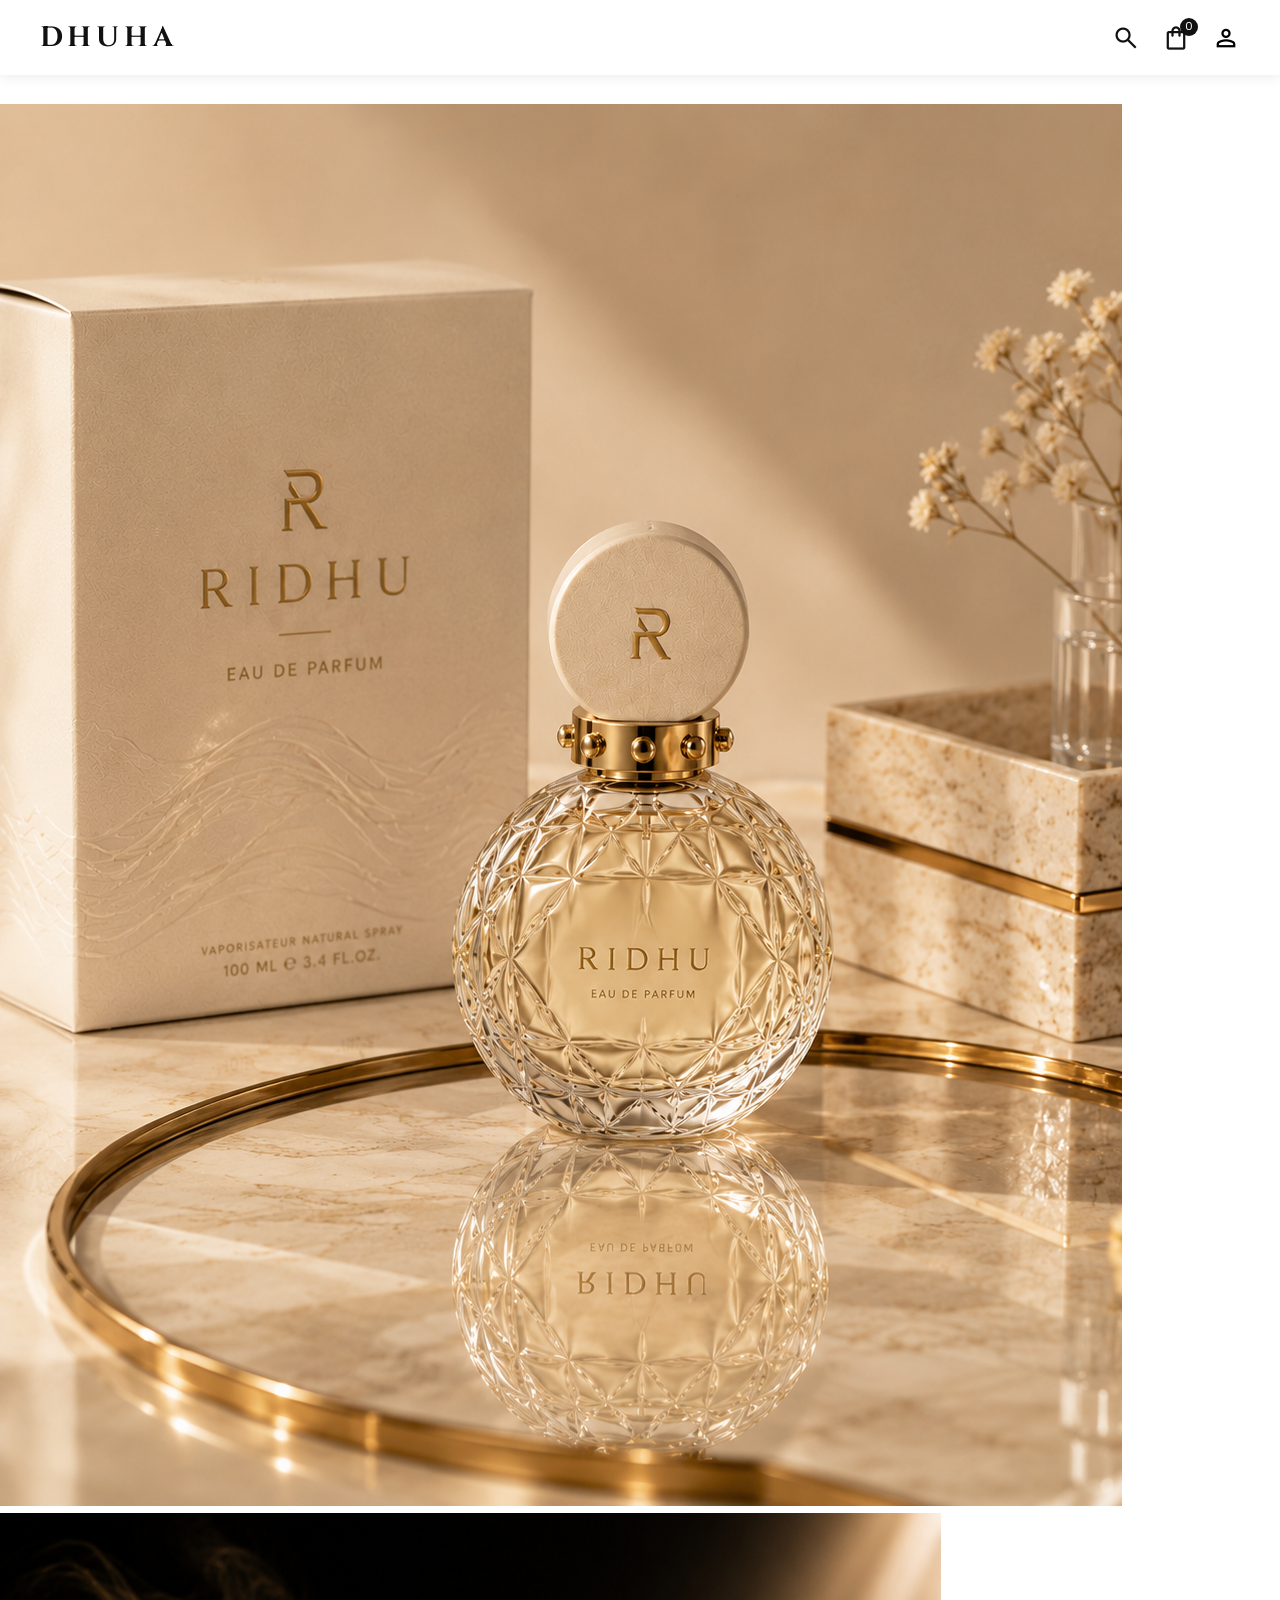
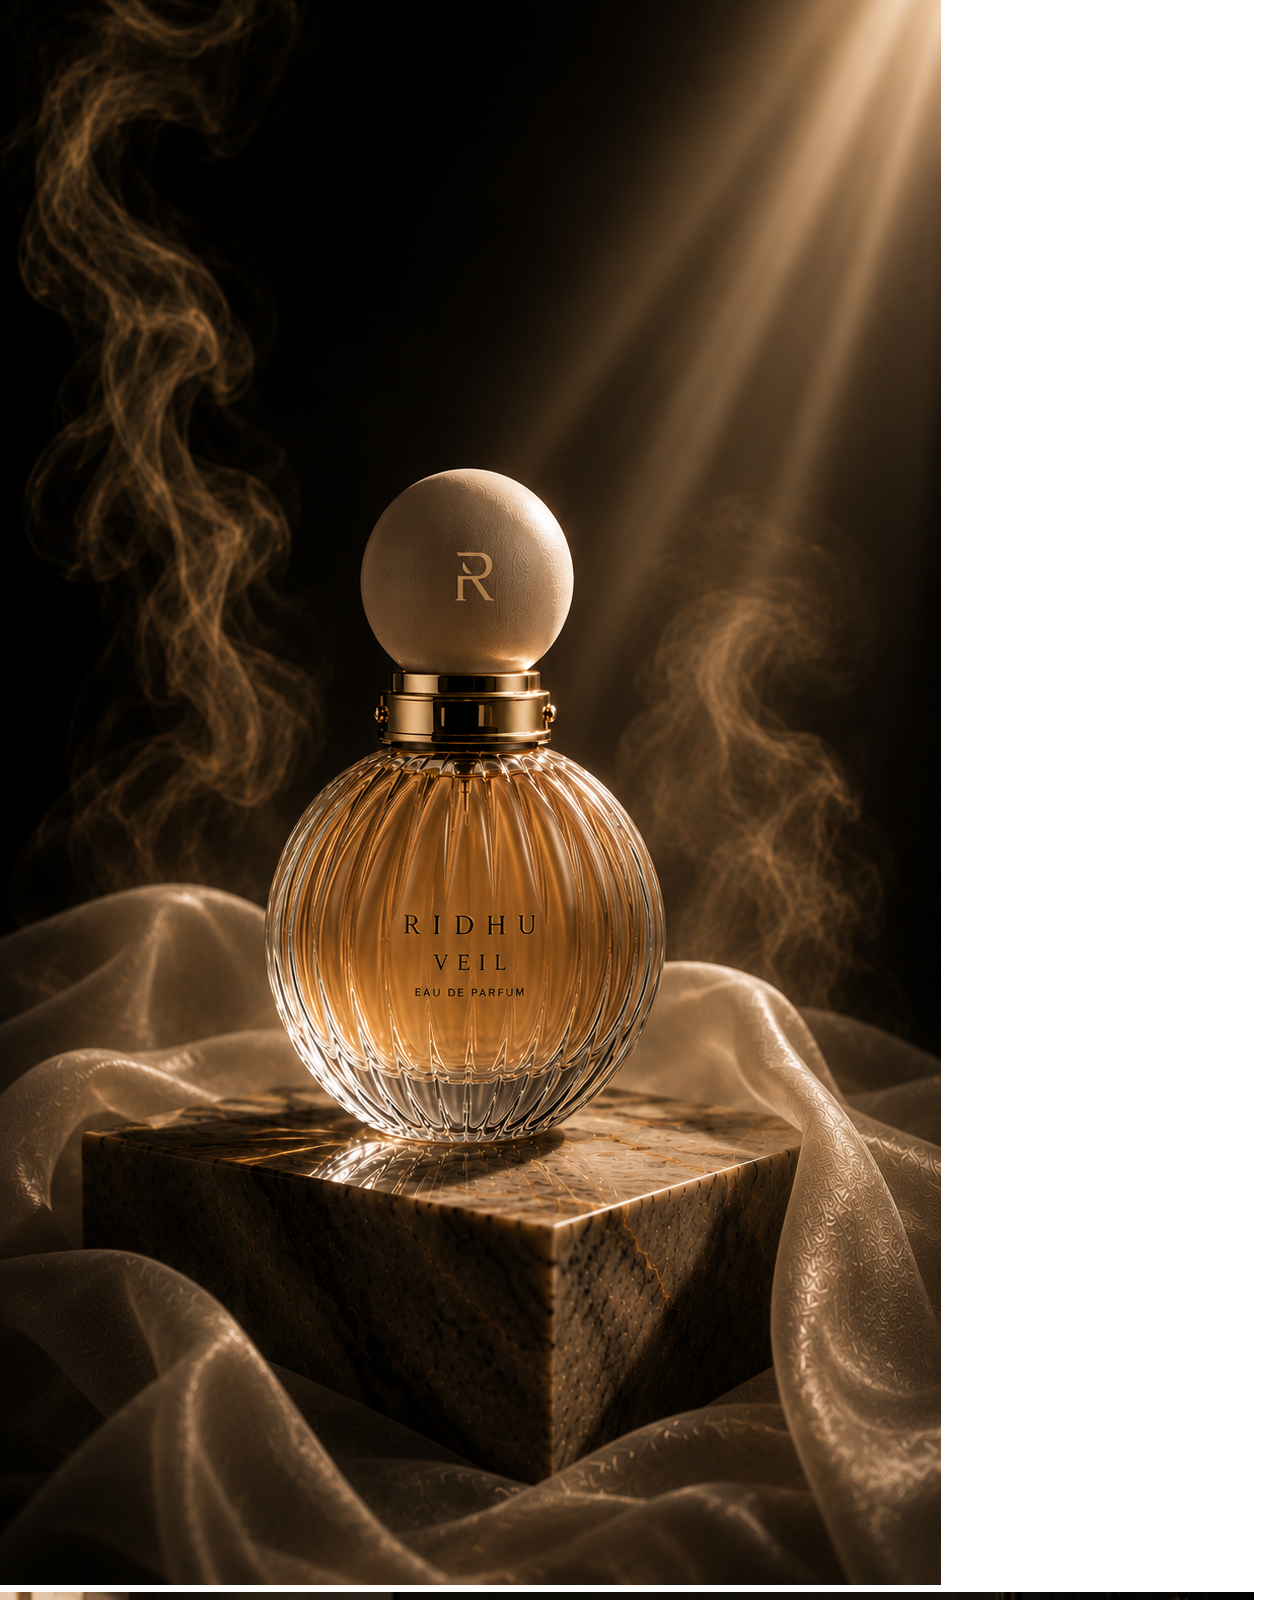
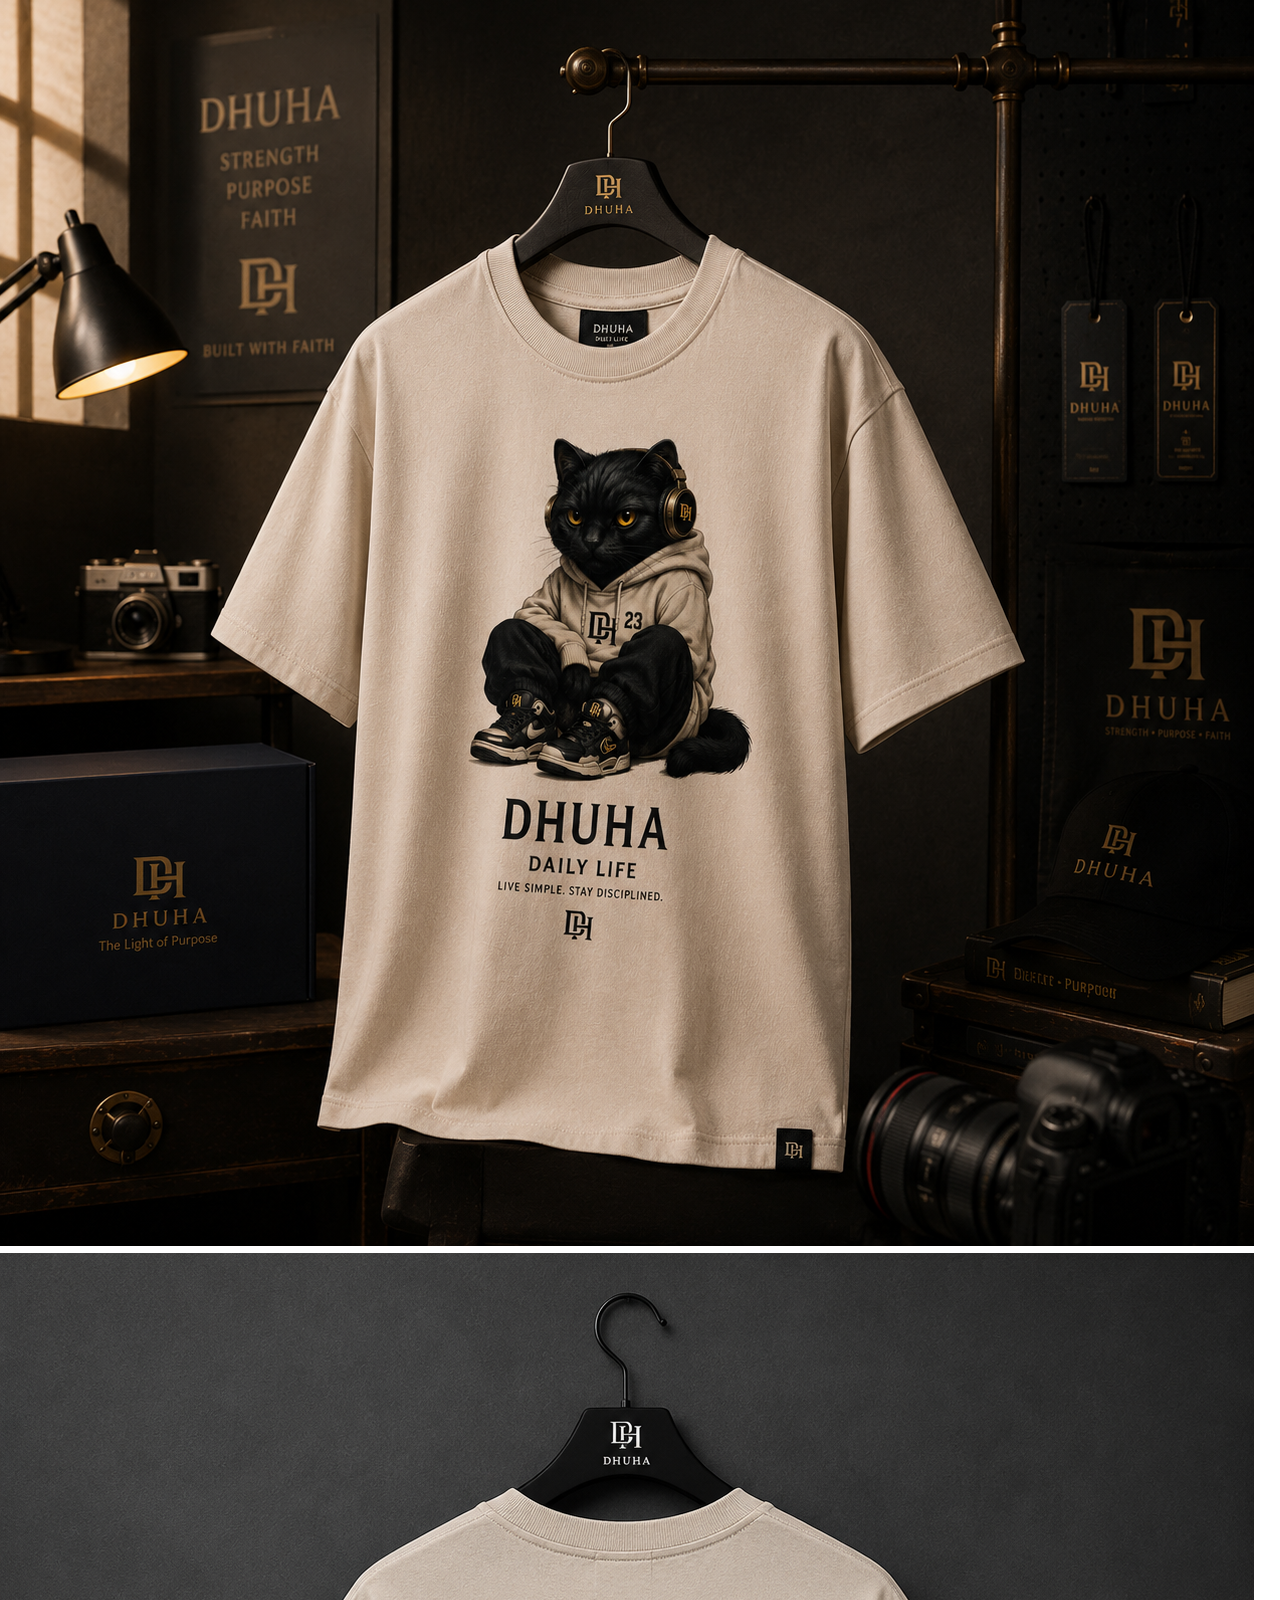
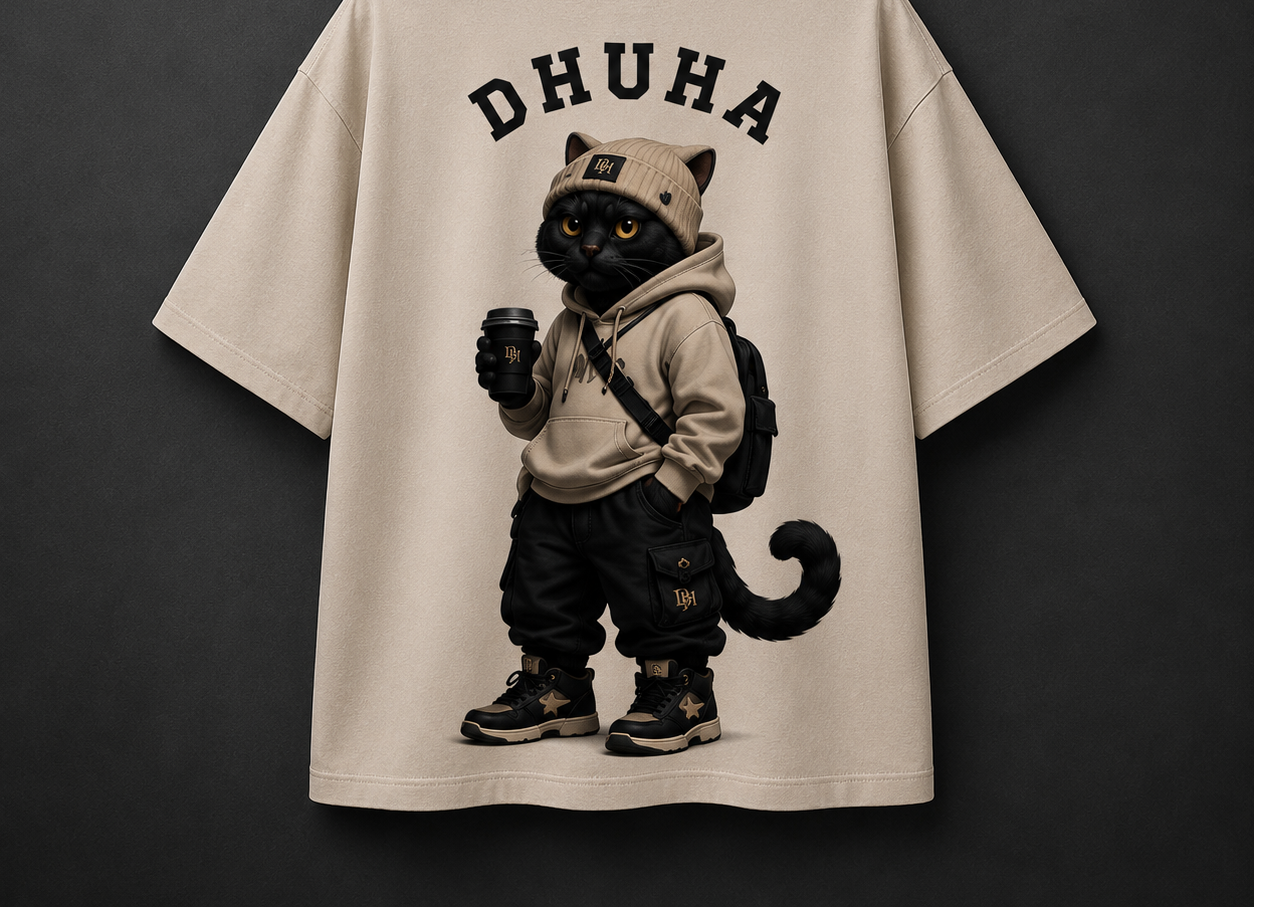
==== index.html @ a2cca95b "Update index.html" ====
<!DOCTYPE html>
<html lang="id">
<head>
    <meta charset="UTF-8">
    <meta name="viewport" content="width=device-width, initial-scale=1.0">

    <title>DHUHA Official</title>

    <link rel="preconnect" href="https://fonts.googleapis.com">
    <link rel="preconnect" href="https://fonts.gstatic.com" crossorigin>

    <link href="https://fonts.googleapis.com/css2?family=Cinzel:wght@700&family=Poppins:wght@300;400;500;600&display=swap" rel="stylesheet">

    <link href="https://fonts.googleapis.com/css2?family=Material+Symbols+Outlined" rel="stylesheet">

    <link rel="stylesheet" href="assets/css/style.css">
</head>

<body>

<header>

    <div class="logo">
        DHUHA
    </div>

    <div class="header-right">

        <a href="#" class="icon">
            <span class="material-symbols-outlined">search</span>
        </a>

        <a href="cart.html" class="icon cart-icon">
            <span class="material-symbols-outlined">shopping_bag</span>
            <span class="cart-count">0</span>
        </a>

        <div class="profile-menu">

            <button class="profile-btn">

                <span class="material-symbols-outlined">
                    person
                </span>

            </button>

            <div class="dropdown">

                <a href="login.html">Masuk</a>

                <a href="register.html">Daftar</a>

            </div>

        </div>

    </div>

</header>

<section class="new-collection">

    <div class="section-title">
        <h2>NEW COLLECTION</h2>
    </div>

    <div class="slider-container">

        <div class="slider-track">

            <div class="slide-card">
                <img src="assets/images/product1.png">
            </div>

            <div class="slide-card">
                <img src="assets/images/product2.png">
            </div>

            <div class="slide-card">
                <img src="assets/images/product3.png">
            </div>

            <div class="slide-card">
                <img src="assets/images/product4.png">
            </div>

        </div>

    </div>

</section>

    
</body>
</html>
---- assets/css/style.css ----
*{
    margin:0;
    padding:0;
    box-sizing:border-box;
}

body{
    font-family:'Poppins',sans-serif;
    background:#fff;
    color:#111;
}

header{
    position:fixed;
    top:0;
    left:0;
    width:100%;
    height:75px;
    padding:0 40px;
    background:#fff;
    display:flex;
    justify-content:space-between;
    align-items:center;
    box-shadow:0 2px 12px rgba(0,0,0,.08);
    z-index:999;
}

.logo{
    font-family:'Cinzel',serif;
    font-size:28px;
    font-weight:700;
    letter-spacing:5px;
}

.header-right{
    display:flex;
    align-items:center;
    gap:22px;
}

.icon{
    color:#111;
    text-decoration:none;
    display:flex;
    align-items:center;
    justify-content:center;
}

.material-symbols-outlined{
    font-size:28px;
    transition:.3s;
}

.material-symbols-outlined:hover{
    color:#b08d57;
}

.hero{
    margin-top:75px;
    height:90vh;
    background:url("../images/banner.png") center center/cover no-repeat;
    display:flex;
    align-items:center;
    justify-content:center;
    position:relative;
    text-align:center;
}

.hero::before{
    content:"";
    position:absolute;
    inset:0;
    background:rgba(0,0,0,.45);
}

.hero-content{
    position:relative;
    z-index:2;
    color:#fff;
}

.hero h1{
    font-family:'Cinzel',serif;
    font-size:60px;
    margin-bottom:20px;
    letter-spacing:3px;
}

.hero p{
    font-size:18px;
    margin-bottom:35px;
}

.btn{
    display:inline-block;
    padding:15px 45px;
    background:#fff;
    color:#111;
    text-decoration:none;
    border-radius:40px;
    font-weight:600;
    transition:.3s;
}

.btn:hover{
    background:#111;
    color:#fff;
}
.profile-menu{
    position:relative;
}

.profile-btn{
    background:none;
    border:none;
    cursor:pointer;
    display:flex;
    align-items:center;
}

.dropdown{
    position:absolute;
    right:0;
    top:55px;
    width:180px;
    background:#fff;
    border-radius:12px;
    box-shadow:0 10px 25px rgba(0,0,0,.12);
    display:none;
    overflow:hidden;
}

.dropdown a{
    display:block;
    padding:14px 18px;
    text-decoration:none;
    color:#111;
    font-size:15px;
}

.dropdown a:hover{
    background:#f5f5f5;
}

.profile-menu:hover .dropdown{
    display:block;
}

.cart-icon{
    position:relative;
}

.cart-count{
    position:absolute;
    top:-6px;
    right:-8px;
    width:18px;
    height:18px;
    border-radius:50%;
    background:#111;
    color:#fff;
    font-size:11px;
    display:flex;
    justify-content:center;
    align-items:center;
}
.hero{

    position:relative;

    margin-top:75px;

    width:100%;

    height:92vh;

    background-image:url("../images/banner.png");

    background-position:center;

    background-size:cover;

    background-repeat:no-repeat;

    display:flex;

    justify-content:center;

    align-items:center;

}

.overlay{

    position:absolute;

    inset:0;

    background:rgba(0,0,0,.45);

}

.hero-content{

    position:relative;

    z-index:10;

    color:white;

    text-align:center;

    width:90%;

    max-width:700px;

}

.hero-content h1{

    font-size:68px;

    font-family:'Cinzel',serif;

    letter-spacing:5px;

    margin-bottom:18px;

}

.hero-content p{

    font-size:18px;

    margin-bottom:35px;

    opacity:.9;

}

.btn{

    display:inline-block;

    padding:16px 45px;

    background:white;

    color:black;

    text-decoration:none;

    border-radius:50px;

    font-weight:600;

    transition:.3s;

}

.btn:hover{

    background:black;

    color:white;

}
@media(max-width:768px){

header{

padding:0 20px;

height:65px;

}

.logo{

font-size:22px;

letter-spacing:3px;

}

.material-symbols-outlined{

font-size:24px;

}

.hero{

margin-top:65px;

height:80vh;

}

.hero-content h1{

font-size:38px;

}

.hero-content p{

font-size:15px;

}

.btn{

padding:13px 32px;

}

    }
.collection{

    padding:90px 8%;

    background:#fff;

}

.section-title{

    text-align:center;

    margin-bottom:50px;

}

.section-title h2{

    font-family:'Cinzel',serif;

    font-size:40px;

    letter-spacing:4px;

    margin-bottom:10px;

}

.section-title p{

    color:#777;

}

.product-grid{

    display:grid;

    grid-template-columns:repeat(auto-fit,minmax(260px,1fr));

    gap:30px;

}

.product-card{

    background:#fff;

    border-radius:18px;

    overflow:hidden;

    transition:.3s;

    cursor:pointer;

}

.product-card:hover{

    transform:translateY(-8px);

}

.product-card img{

    width:100%;

    aspect-ratio:1/1;

    object-fit:cover;

}

.product-info{

    padding:18px;

}

.product-name{

    font-size:18px;

    font-weight:600;

}

.product-price{

    margin-top:8px;

    color:#b08d57;

    font-weight:700;

}
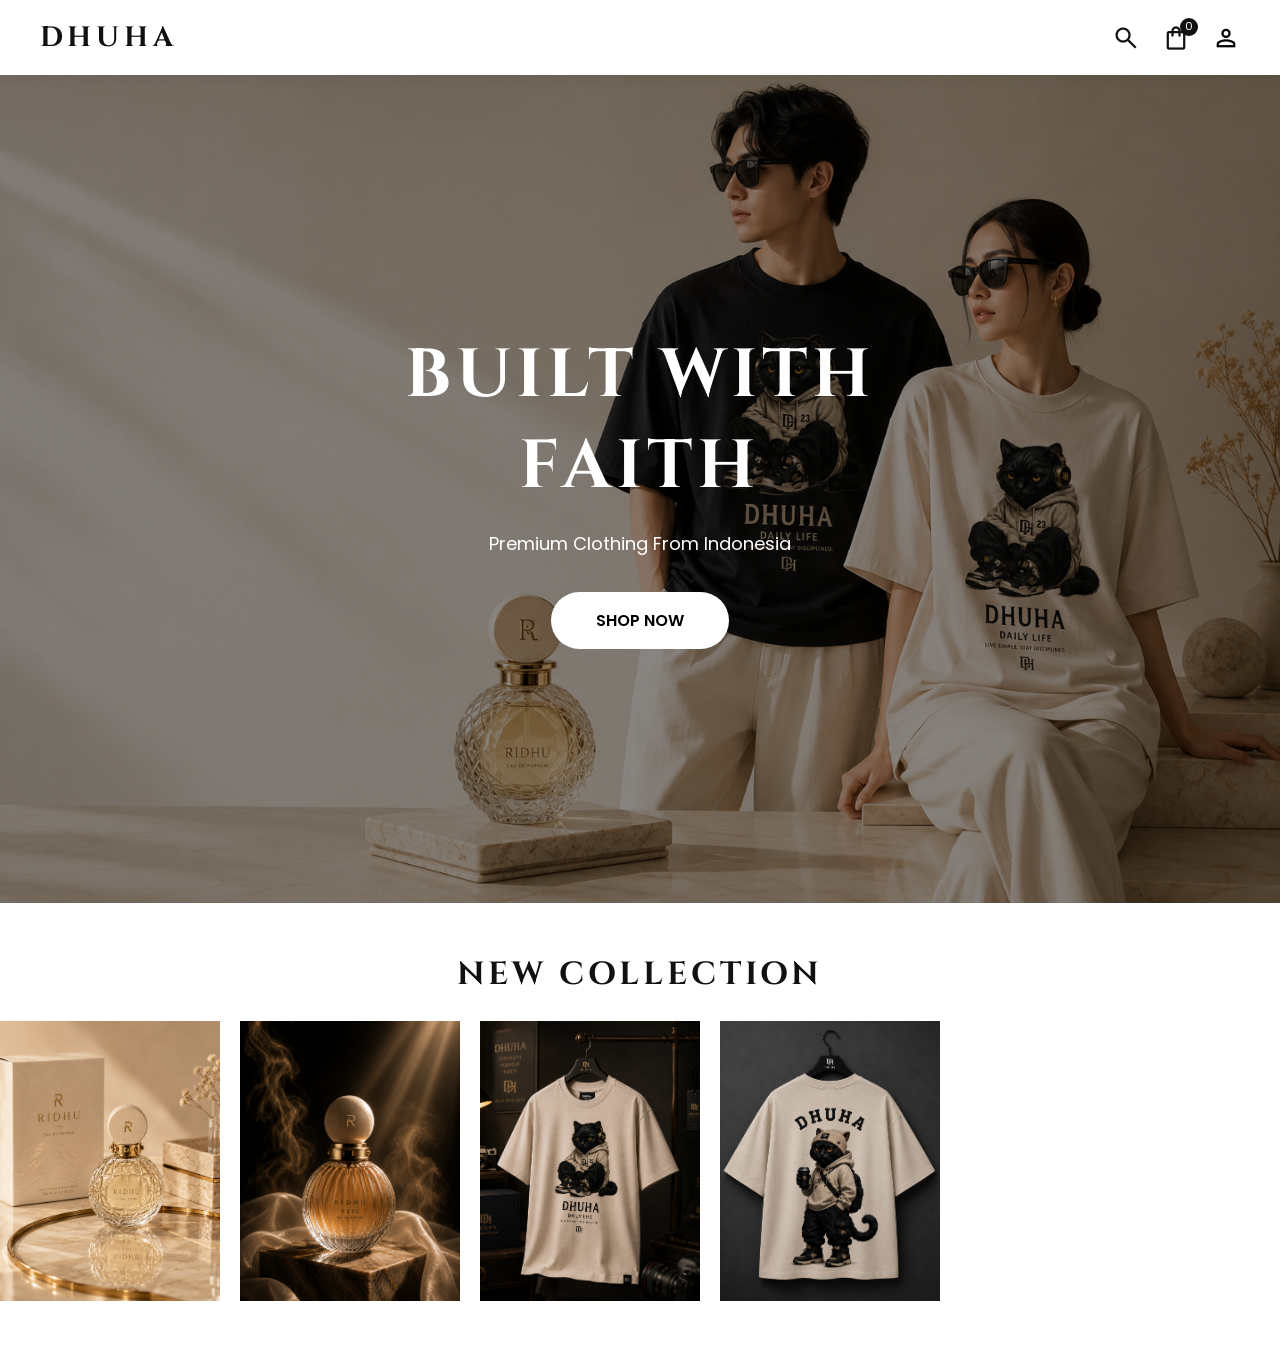
==== commit b3e75372: "Update index.html" ====
--- a/index.html
+++ b/index.html
@@ -1,22 +1,35 @@
 <!DOCTYPE html>
 <html lang="id">
+
 <head>
+
     <meta charset="UTF-8">
     <meta name="viewport" content="width=device-width, initial-scale=1.0">
 
     <title>DHUHA Official</title>
 
+
+    <!-- Font -->
     <link rel="preconnect" href="https://fonts.googleapis.com">
     <link rel="preconnect" href="https://fonts.gstatic.com" crossorigin>
 
     <link href="https://fonts.googleapis.com/css2?family=Cinzel:wght@700&family=Poppins:wght@300;400;500;600&display=swap" rel="stylesheet">
 
+
+    <!-- Icon -->
     <link href="https://fonts.googleapis.com/css2?family=Material+Symbols+Outlined" rel="stylesheet">
 
+
+    <!-- CSS -->
     <link rel="stylesheet" href="assets/css/style.css">
+
 </head>
 
+
 <body>
+
+
+<!-- HEADER -->
 
 <header>
 
@@ -24,16 +37,29 @@
         DHUHA
     </div>
 
+
     <div class="header-right">
 
+
         <a href="#" class="icon">
-            <span class="material-symbols-outlined">search</span>
+            <span class="material-symbols-outlined">
+                search
+            </span>
         </a>
 
+
         <a href="cart.html" class="icon cart-icon">
-            <span class="material-symbols-outlined">shopping_bag</span>
-            <span class="cart-count">0</span>
+
+            <span class="material-symbols-outlined">
+                shopping_bag
+            </span>
+
+            <span class="cart-count">
+                0
+            </span>
+
         </a>
+
 
         <div class="profile-menu">
 
@@ -45,52 +71,113 @@
 
             </button>
 
+
             <div class="dropdown">
 
-                <a href="login.html">Masuk</a>
+                <a href="login.html">
+                    Masuk
+                </a>
 
-                <a href="register.html">Daftar</a>
+                <a href="register.html">
+                    Daftar
+                </a>
 
             </div>
 
         </div>
 
+
     </div>
+
 
 </header>
 
+
+
+
+<!-- HERO BANNER -->
+
+<section class="hero">
+
+
+    <div class="hero-content">
+
+
+        <h1>
+            BUILT WITH FAITH
+        </h1>
+
+
+        <p>
+            Premium Clothing From Indonesia
+        </p>
+
+
+        <a href="shop.html" class="btn">
+            SHOP NOW
+        </a>
+
+
+    </div>
+
+
+</section>
+
+
+
+
+
+<!-- NEW COLLECTION -->
+
 <section class="new-collection">
 
+
     <div class="section-title">
-        <h2>NEW COLLECTION</h2>
+
+        <h2>
+            NEW COLLECTION
+        </h2>
+
     </div>
+
+
 
     <div class="slider-container">
 
+
         <div class="slider-track">
+
 
             <div class="slide-card">
                 <img src="assets/images/product1.png">
             </div>
 
+
             <div class="slide-card">
                 <img src="assets/images/product2.png">
             </div>
+
 
             <div class="slide-card">
                 <img src="assets/images/product3.png">
             </div>
 
+
             <div class="slide-card">
                 <img src="assets/images/product4.png">
             </div>
 
+
         </div>
+
 
     </div>
 
+
 </section>
 
-    
+
+
 </body>
+
 </html>
--- a/assets/css/style.css
+++ b/assets/css/style.css
@@ -9,6 +9,8 @@
     background:#fff;
     color:#111;
 }
+
+/* HEADER */
 
 header{
     position:fixed;
@@ -43,7 +45,6 @@
     text-decoration:none;
     display:flex;
     align-items:center;
-    justify-content:center;
 }
 
 .material-symbols-outlined{
@@ -55,57 +56,9 @@
     color:#b08d57;
 }
 
-.hero{
-    margin-top:75px;
-    height:90vh;
-    background:url("../images/banner.png") center center/cover no-repeat;
-    display:flex;
-    align-items:center;
-    justify-content:center;
-    position:relative;
-    text-align:center;
-}
-
-.hero::before{
-    content:"";
-    position:absolute;
-    inset:0;
-    background:rgba(0,0,0,.45);
-}
-
-.hero-content{
-    position:relative;
-    z-index:2;
-    color:#fff;
-}
-
-.hero h1{
-    font-family:'Cinzel',serif;
-    font-size:60px;
-    margin-bottom:20px;
-    letter-spacing:3px;
-}
-
-.hero p{
-    font-size:18px;
-    margin-bottom:35px;
-}
-
-.btn{
-    display:inline-block;
-    padding:15px 45px;
-    background:#fff;
-    color:#111;
-    text-decoration:none;
-    border-radius:40px;
-    font-weight:600;
-    transition:.3s;
-}
-
-.btn:hover{
-    background:#111;
-    color:#fff;
-}
+
+/* PROFILE */
+
 .profile-menu{
     position:relative;
 }
@@ -115,7 +68,6 @@
     border:none;
     cursor:pointer;
     display:flex;
-    align-items:center;
 }
 
 .dropdown{
@@ -135,7 +87,6 @@
     padding:14px 18px;
     text-decoration:none;
     color:#111;
-    font-size:15px;
 }
 
 .dropdown a:hover{
@@ -145,6 +96,9 @@
 .profile-menu:hover .dropdown{
     display:block;
 }
+
+
+/* CART */
 
 .cart-icon{
     position:relative;
@@ -158,258 +112,166 @@
     height:18px;
     border-radius:50%;
     background:#111;
-    color:#fff;
+    color:white;
     font-size:11px;
     display:flex;
     justify-content:center;
     align-items:center;
 }
+
+
+/* HERO BANNER */
+
 .hero{
-
-    position:relative;
-
     margin-top:75px;
-
+    height:92vh;
     width:100%;
-
-    height:92vh;
-
-    background-image:url("../images/banner.png");
-
-    background-position:center;
-
-    background-size:cover;
-
-    background-repeat:no-repeat;
-
-    display:flex;
-
+    background:url("../images/banner.png") center/cover no-repeat;
+    display:flex;
     justify-content:center;
-
-    align-items:center;
-
-}
-
-.overlay{
-
+    align-items:center;
+    position:relative;
+    text-align:center;
+}
+
+.hero::before{
+    content:"";
     position:absolute;
-
     inset:0;
-
     background:rgba(0,0,0,.45);
-
 }
 
 .hero-content{
-
-    position:relative;
-
-    z-index:10;
-
+    position:relative;
+    z-index:2;
     color:white;
-
+    width:90%;
+    max-width:700px;
+}
+
+.hero-content h1{
+    font-family:'Cinzel',serif;
+    font-size:68px;
+    letter-spacing:5px;
+    margin-bottom:18px;
+}
+
+.hero-content p{
+    font-size:18px;
+    margin-bottom:35px;
+}
+
+.btn{
+    display:inline-block;
+    padding:16px 45px;
+    background:white;
+    color:black;
+    text-decoration:none;
+    border-radius:50px;
+    font-weight:600;
+    transition:.3s;
+}
+
+.btn:hover{
+    background:black;
+    color:white;
+}
+
+
+/* NEW COLLECTION SLIDER */
+
+.new-collection{
+    padding:50px 0;
+    overflow:hidden;
+}
+
+.section-title{
     text-align:center;
-
-    width:90%;
-
-    max-width:700px;
-
+    margin-bottom:25px;
+}
+
+.section-title h2{
+    font-family:'Cinzel',serif;
+    font-size:32px;
+    letter-spacing:4px;
+}
+
+.slider-container{
+    overflow:hidden;
+}
+
+.slider-track{
+    display:flex;
+    gap:20px;
+    width:max-content;
+    animation:slideRight 20s linear infinite;
+}
+
+.slide-card{
+    width:220px;
+    flex-shrink:0;
+}
+
+.slide-card img{
+    width:100%;
+    height:280px;
+    object-fit:cover;
+}
+
+@keyframes slideRight{
+
+    from{
+        transform:translateX(-50%);
+    }
+
+    to{
+        transform:translateX(0);
+    }
+
+}
+
+
+/* MOBILE */
+
+@media(max-width:768px){
+
+header{
+    padding:0 20px;
+    height:65px;
+}
+
+.logo{
+    font-size:22px;
+    letter-spacing:3px;
+}
+
+.material-symbols-outlined{
+    font-size:24px;
+}
+
+.hero{
+    margin-top:65px;
+    height:80vh;
 }
 
 .hero-content h1{
-
-    font-size:68px;
-
-    font-family:'Cinzel',serif;
-
-    letter-spacing:5px;
-
-    margin-bottom:18px;
-
+    font-size:38px;
 }
 
 .hero-content p{
-
-    font-size:18px;
-
-    margin-bottom:35px;
-
-    opacity:.9;
-
+    font-size:15px;
 }
 
 .btn{
-
-    display:inline-block;
-
-    padding:16px 45px;
-
-    background:white;
-
-    color:black;
-
-    text-decoration:none;
-
-    border-radius:50px;
-
-    font-weight:600;
-
-    transition:.3s;
-
-}
-
-.btn:hover{
-
-    background:black;
-
-    color:white;
-
-}
-@media(max-width:768px){
-
-header{
-
-padding:0 20px;
-
-height:65px;
-
-}
-
-.logo{
-
-font-size:22px;
-
-letter-spacing:3px;
-
-}
-
-.material-symbols-outlined{
-
-font-size:24px;
-
-}
-
-.hero{
-
-margin-top:65px;
-
-height:80vh;
-
-}
-
-.hero-content h1{
-
-font-size:38px;
-
-}
-
-.hero-content p{
-
-font-size:15px;
-
-}
-
-.btn{
-
-padding:13px 32px;
-
-}
-
-    }
-.collection{
-
-    padding:90px 8%;
-
-    background:#fff;
-
-}
-
-.section-title{
-
-    text-align:center;
-
-    margin-bottom:50px;
-
-}
-
-.section-title h2{
-
-    font-family:'Cinzel',serif;
-
-    font-size:40px;
-
-    letter-spacing:4px;
-
-    margin-bottom:10px;
-
-}
-
-.section-title p{
-
-    color:#777;
-
-}
-
-.product-grid{
-
-    display:grid;
-
-    grid-template-columns:repeat(auto-fit,minmax(260px,1fr));
-
-    gap:30px;
-
-}
-
-.product-card{
-
-    background:#fff;
-
-    border-radius:18px;
-
-    overflow:hidden;
-
-    transition:.3s;
-
-    cursor:pointer;
-
-}
-
-.product-card:hover{
-
-    transform:translateY(-8px);
-
-}
-
-.product-card img{
-
-    width:100%;
-
-    aspect-ratio:1/1;
-
-    object-fit:cover;
-
-}
-
-.product-info{
-
-    padding:18px;
-
-}
-
-.product-name{
-
-    font-size:18px;
-
-    font-weight:600;
-
-}
-
-.product-price{
-
-    margin-top:8px;
-
-    color:#b08d57;
-
-    font-weight:700;
-
-}
+    padding:13px 32px;
+}
+
+.slide-card{
+    width:170px;
+}
+
+.slide-card img{
+    height:220px;
+}
+
+}
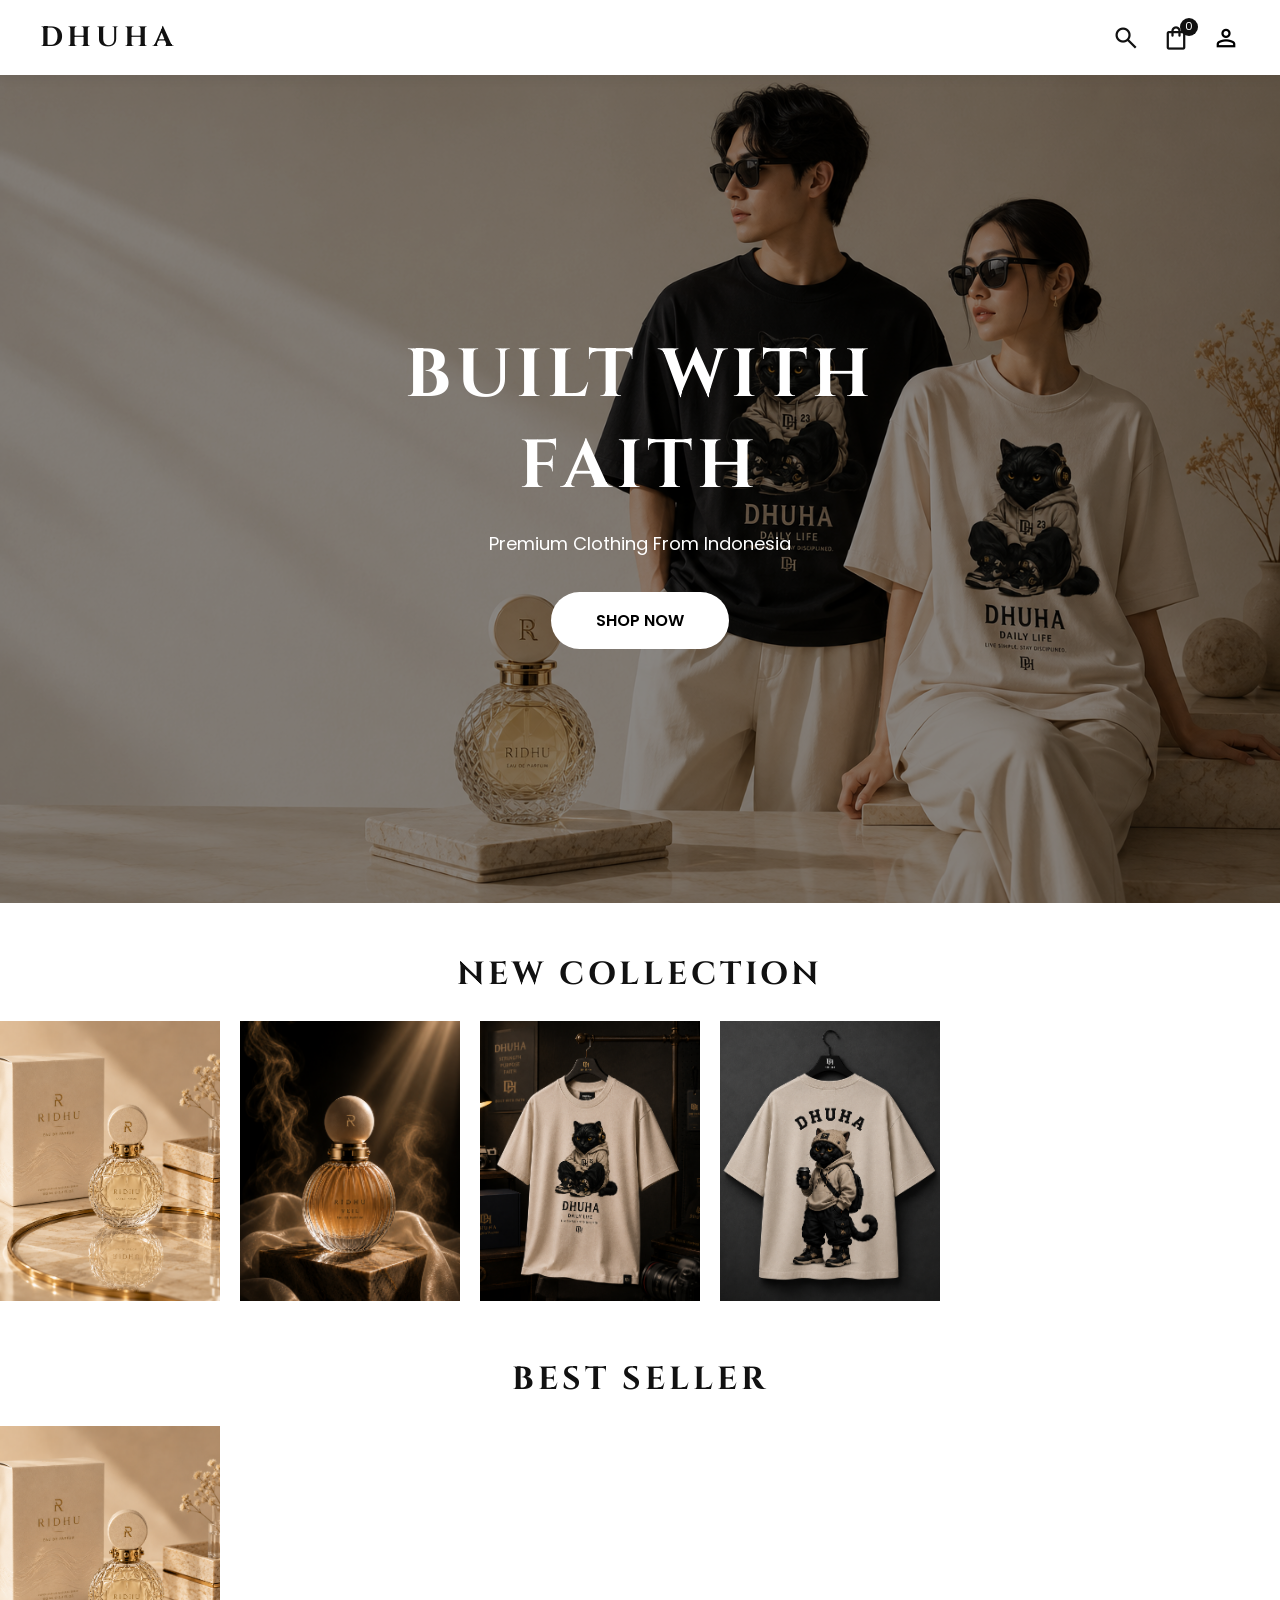
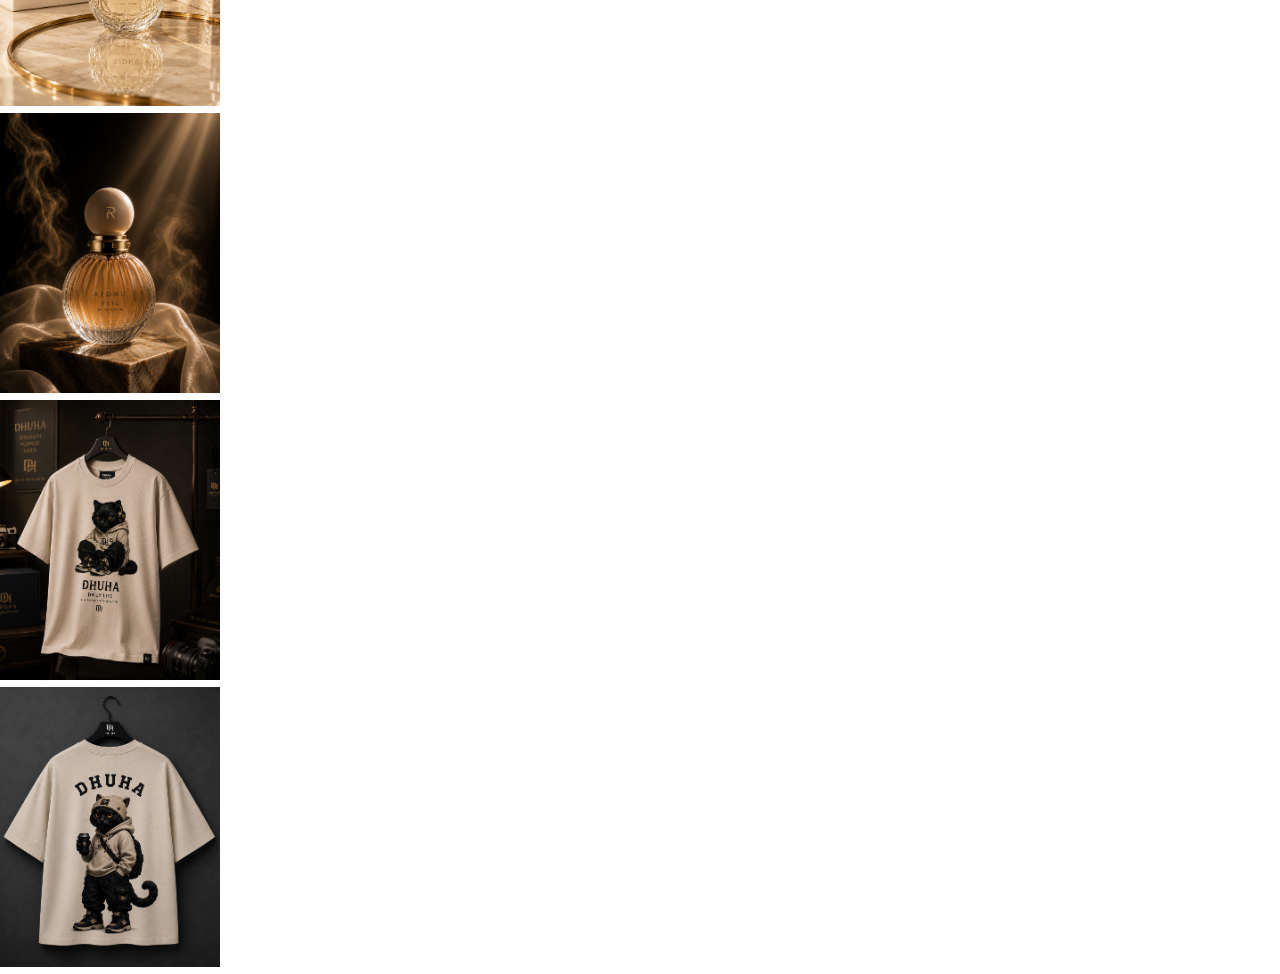
==== commit d71c680c: "Update index.html" ====
--- a/index.html
+++ b/index.html
@@ -176,7 +176,51 @@
 
 </section>
 
-
+<!-- BEST SELLER -->
+
+<section class="best-seller">
+
+    <div class="section-title">
+
+        <h2>
+            BEST SELLER
+        </h2>
+
+    </div>
+
+
+    <div class="manual-slider">
+
+
+        <div class="manual-track">
+
+
+            <div class="slide-card">
+                <img src="assets/images/product1.png">
+            </div>
+
+
+            <div class="slide-card">
+                <img src="assets/images/product2.png">
+            </div>
+
+
+            <div class="slide-card">
+                <img src="assets/images/product3.png">
+            </div>
+
+
+            <div class="slide-card">
+                <img src="assets/images/product4.png">
+            </div>
+
+
+        </div>
+
+
+    </div>
+
+                </section>
 
 </body>
 
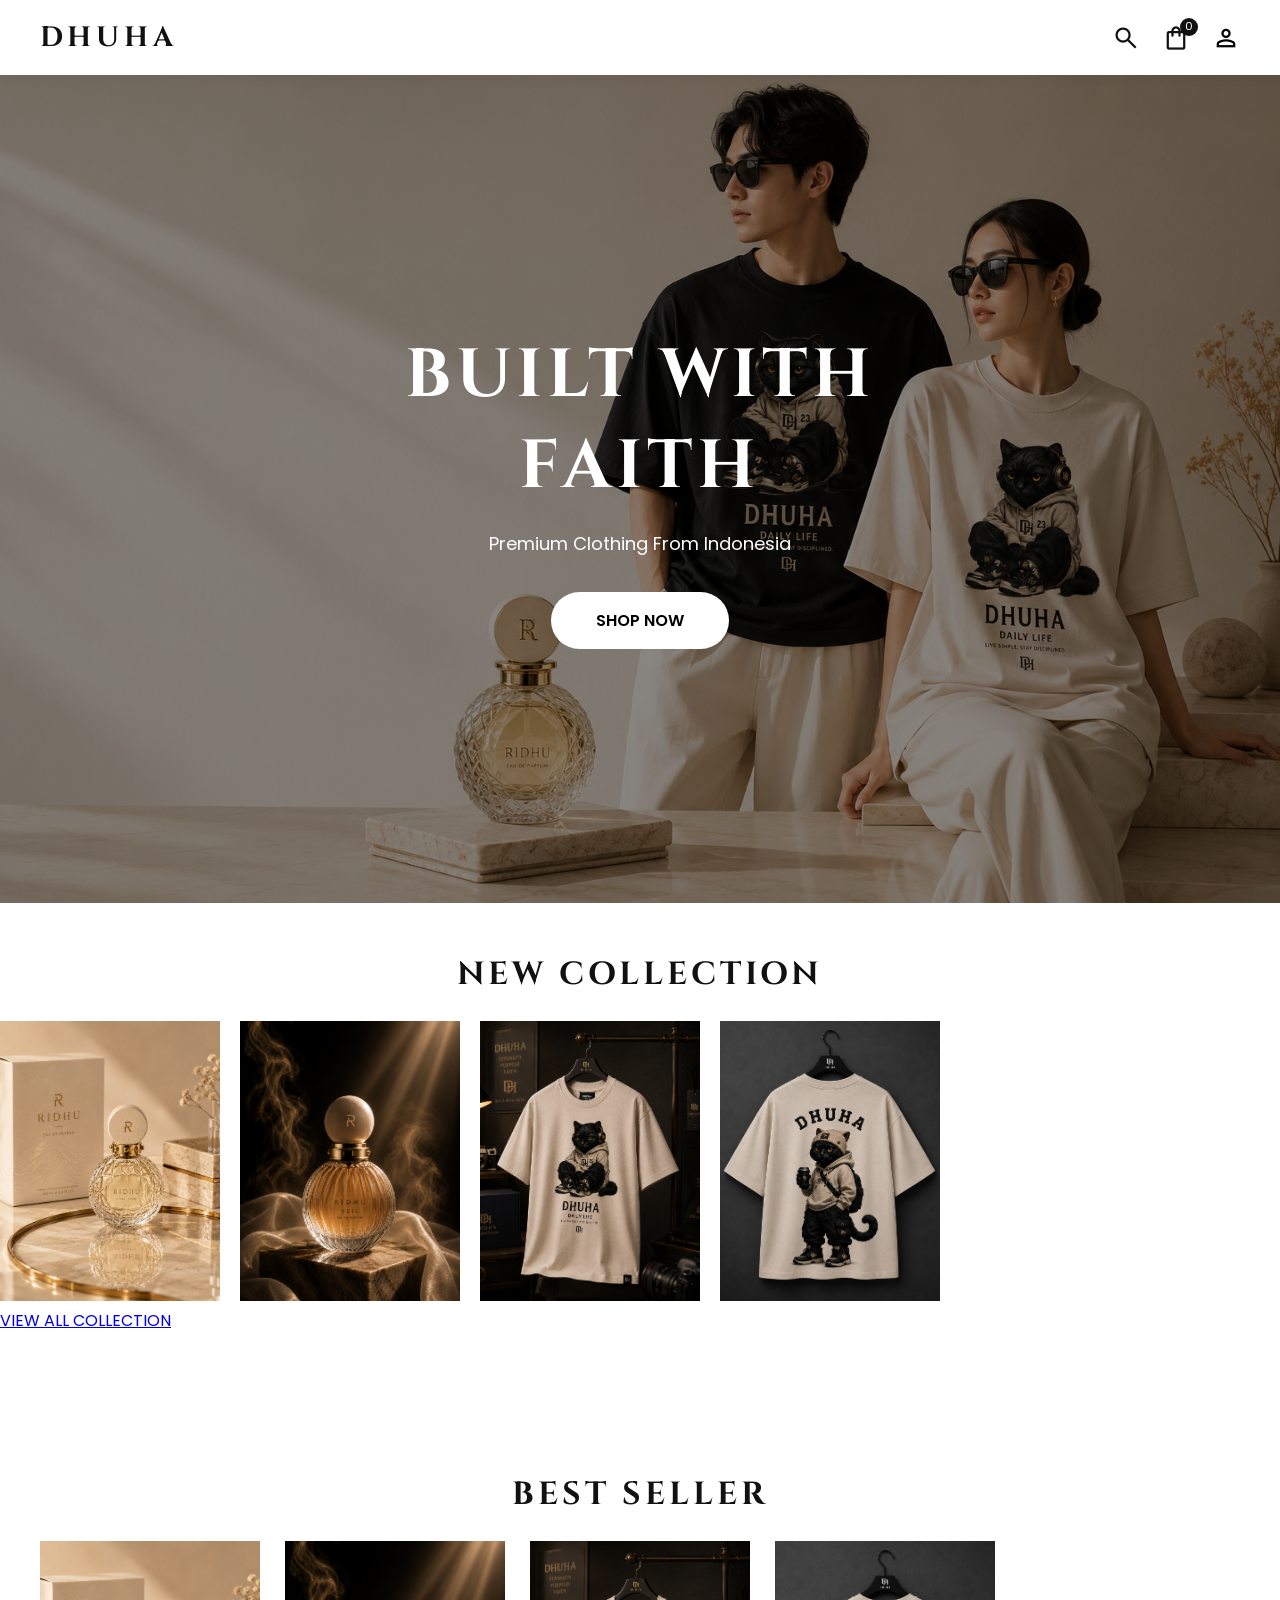
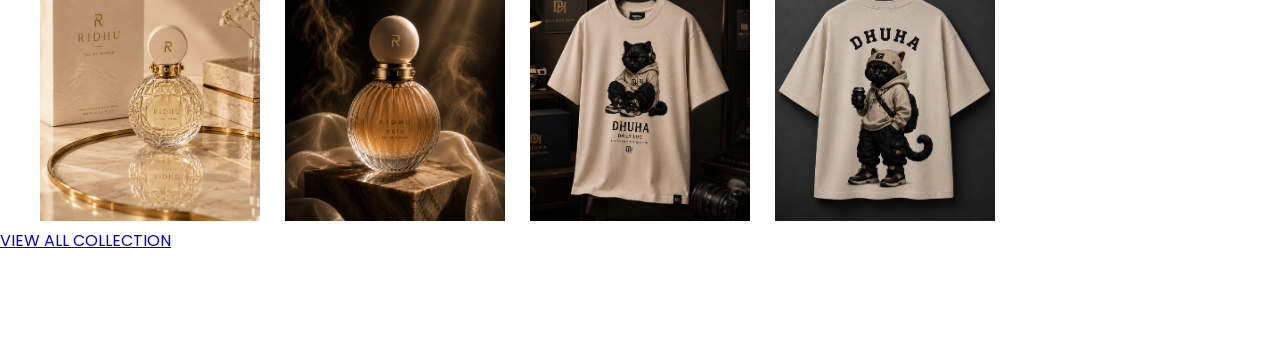
==== commit 51290597: "Update index.html" ====
--- a/index.html
+++ b/index.html
@@ -173,7 +173,9 @@
 
     </div>
 
-
+<a href="shop.html" class="collection-btn">
+    VIEW ALL COLLECTION
+</a>
 </section>
 
 <!-- BEST SELLER -->
@@ -219,8 +221,10 @@
 
 
     </div>
-
-                </section>
+<a href="shop.html" class="collection-btn">
+    VIEW ALL COLLECTION
+</a>
+             </section>
 
 </body>
 
--- a/assets/css/style.css
+++ b/assets/css/style.css
@@ -275,3 +275,46 @@
 }
 
 }
+/* BEST SELLER MANUAL SLIDER */
+
+.best-seller{
+
+    padding:90px 0;
+
+    overflow:hidden;
+
+}
+
+
+.manual-slider{
+
+    overflow-x:auto;
+
+    scrollbar-width:none;
+
+    padding:0 40px;
+
+}
+
+
+.manual-slider::-webkit-scrollbar{
+
+    display:none;
+
+}
+
+
+.manual-track{
+
+    display:flex;
+
+    gap:25px;
+
+}
+
+
+.manual-track .slide-card{
+
+    flex:0 0 220px;
+
+    }
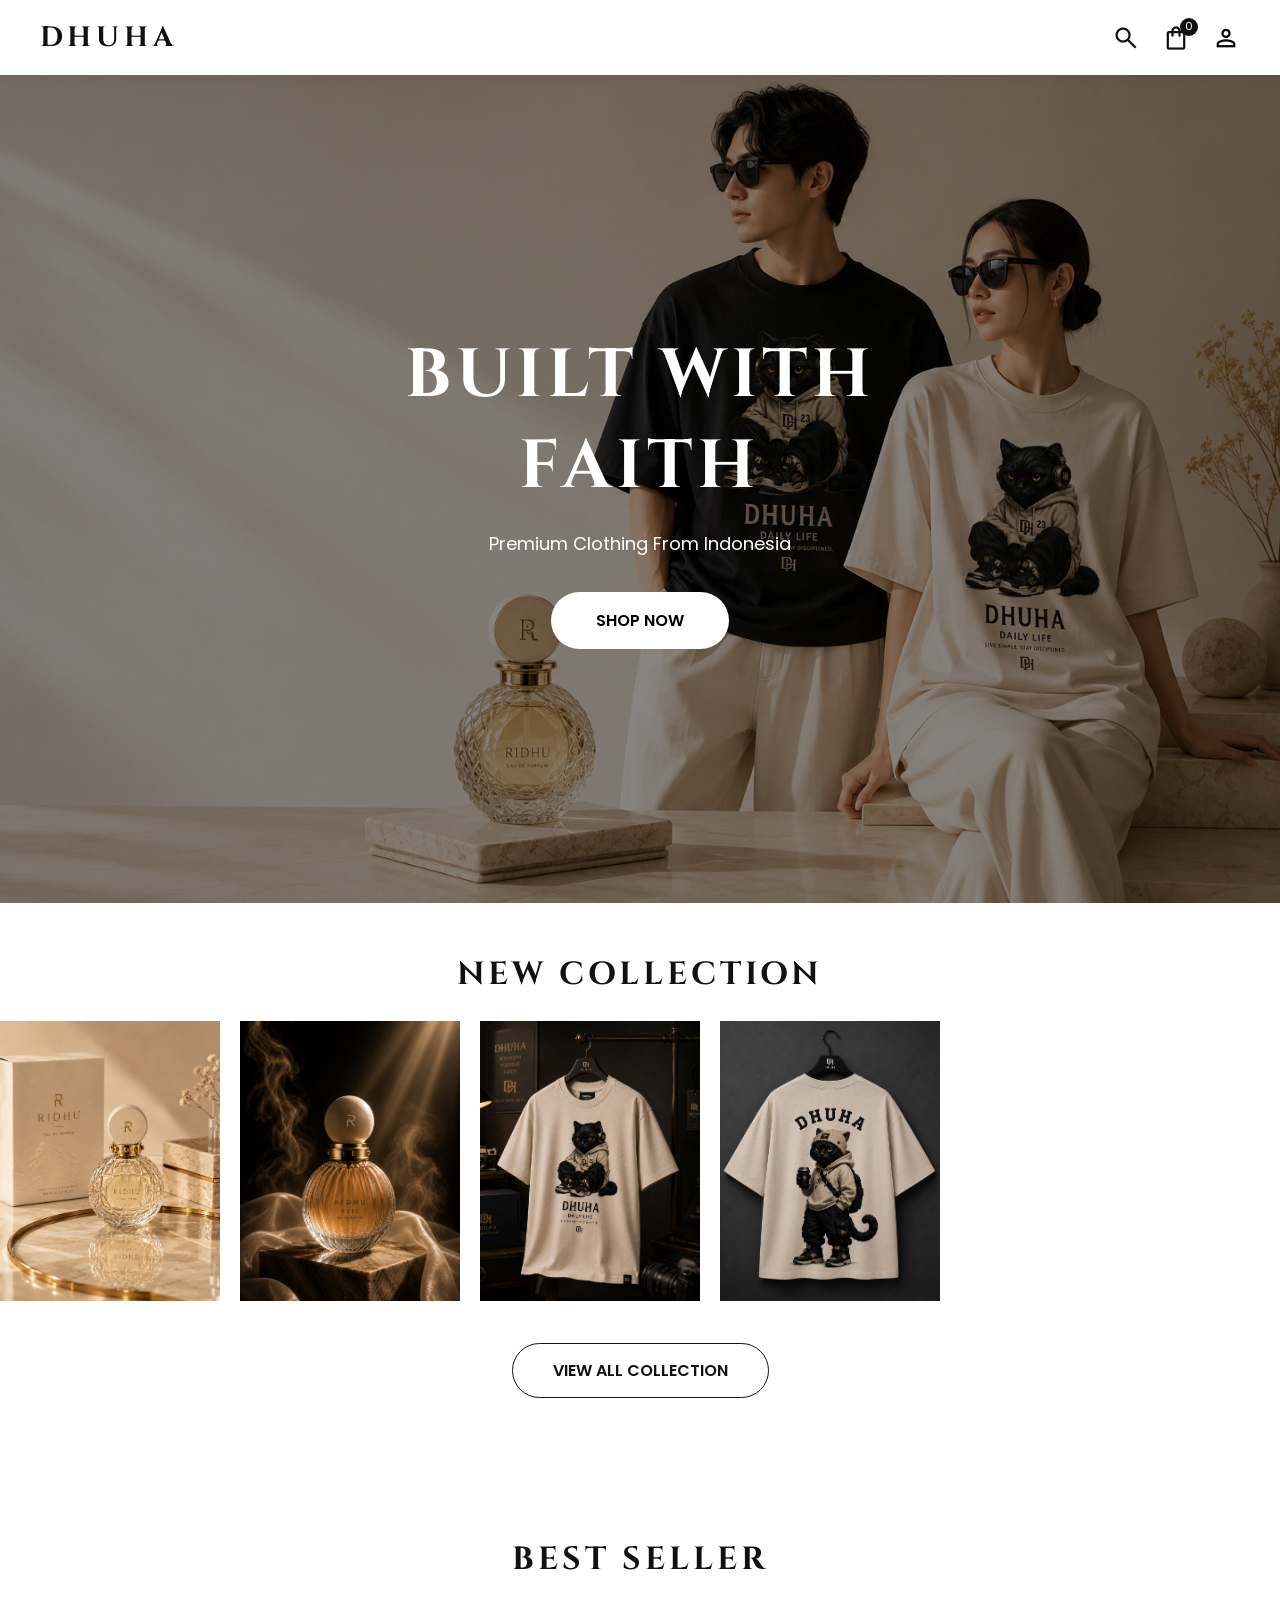
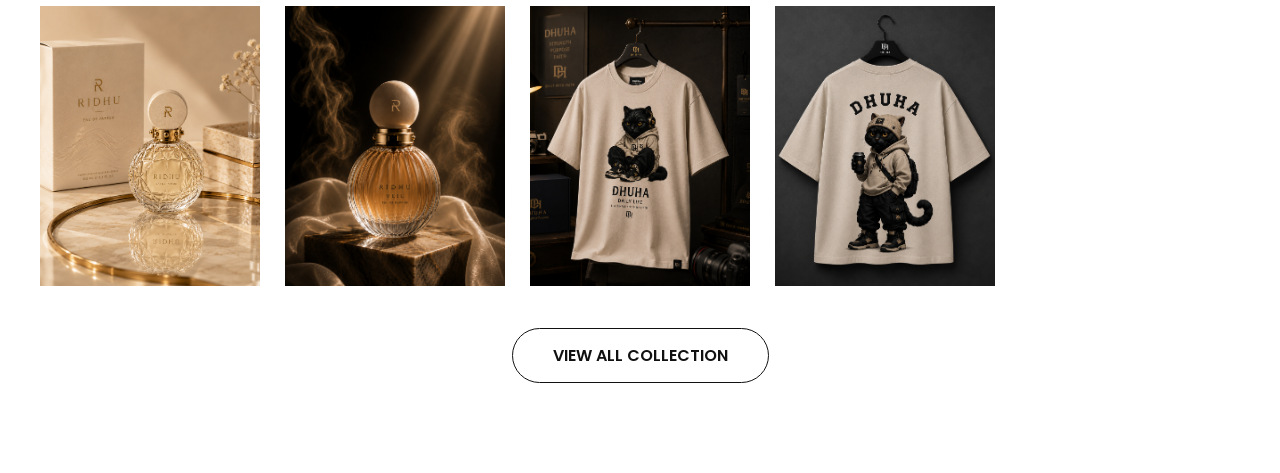
==== commit 73b5b661: "Update index.html" ====
--- a/index.html
+++ b/index.html
@@ -63,26 +63,34 @@
 
         <div class="profile-menu">
 
-            <button class="profile-btn">
-
-                <span class="material-symbols-outlined">
-                    person
-                </span>
-
-            </button>
-
-
-            <div class="dropdown">
-
-                <a href="login.html">
-                    Masuk
-                </a>
-
-                <a href="register.html">
-                    Daftar
-                </a>
-
-            </div>
+
+<button class="profile-btn">
+
+<span class="material-symbols-outlined">
+person
+</span>
+
+<span id="username"></span>
+
+</button>
+
+
+
+<div class="dropdown" id="profileMenu">
+
+
+<a href="login.html">
+Masuk
+</a>
+
+
+<a href="register.html">
+Daftar
+</a>
+
+
+</div>
+
 
         </div>
 
@@ -226,6 +234,69 @@
 </a>
              </section>
 
+<script>
+
+
+let user = localStorage.getItem("user");
+
+
+let menu = document.getElementById("profileMenu");
+
+let username = document.getElementById("username");
+
+
+
+if(user){
+
+
+username.innerHTML = user;
+
+
+
+menu.innerHTML = `
+
+
+<a href="account.html">
+Pengaturan
+</a>
+
+
+<a href="orders.html">
+Pesanan
+</a>
+
+
+<a href="wishlist.html">
+Wishlist
+</a>
+
+
+<a onclick="logout()">
+Logout
+</a>
+
+
+`;
+
+
+}
+
+
+
+function logout(){
+
+
+localStorage.removeItem("user");
+
+
+window.location.href="index.html";
+
+
+}
+
+
+</script>
+    
 </body>
 
 </html>
--- a/assets/css/style.css
+++ b/assets/css/style.css
@@ -318,3 +318,696 @@
     flex:0 0 220px;
 
     }
+.collection-btn{
+
+    display:block;
+
+    width:max-content;
+
+    margin:35px auto 0;
+
+    padding:14px 40px;
+
+    border:1px solid #111;
+
+    color:#111;
+
+    text-decoration:none;
+
+    border-radius:40px;
+
+    font-weight:600;
+
+    transition:.3s;
+
+}
+
+
+.collection-btn:hover{
+
+    background:#111;
+
+    color:#fff;
+
+}
+.shop-page{
+
+    padding:130px 8% 80px;
+
+}
+
+
+.shop-page h1{
+
+    text-align:center;
+
+    font-family:'Cinzel',serif;
+
+    font-size:40px;
+
+    letter-spacing:4px;
+
+    margin-bottom:40px;
+
+}
+
+
+.filter{
+
+    display:flex;
+
+    justify-content:center;
+
+    gap:15px;
+
+    flex-wrap:wrap;
+
+    margin-bottom:50px;
+
+}
+
+
+.filter button{
+
+    padding:12px 25px;
+
+    background:white;
+
+    border:1px solid #111;
+
+    border-radius:30px;
+
+    cursor:pointer;
+
+}
+
+
+
+.shop-grid{
+
+    display:grid;
+
+    grid-template-columns:repeat(auto-fit,minmax(250px,1fr));
+
+    gap:30px;
+
+}
+
+
+.shop-card img{
+
+    width:100%;
+
+    height:350px;
+
+    object-fit:cover;
+
+}
+
+
+.shop-card h3{
+
+    margin-top:15px;
+
+}
+
+
+.shop-card p{
+
+    color:#b08d57;
+
+    font-weight:600;
+
+}
+.filter-menu{
+
+    position:relative;
+
+    margin-bottom:40px;
+
+}
+
+
+.filter-btn{
+
+    display:flex;
+
+    align-items:center;
+
+    gap:10px;
+
+    padding:12px 25px;
+
+    background:white;
+
+    border:1px solid #111;
+
+    cursor:pointer;
+
+    border-radius:30px;
+
+    font-weight:600;
+
+}
+
+
+.filter-box{
+
+    position:absolute;
+
+    top:55px;
+
+    left:0;
+
+    width:230px;
+
+    background:white;
+
+    padding:20px;
+
+    box-shadow:0 10px 30px rgba(0,0,0,.12);
+
+    display:none;
+
+    z-index:10;
+
+}
+
+
+.filter-box label{
+
+    display:block;
+
+    padding:10px 0;
+
+    cursor:pointer;
+
+}
+
+
+.filter-menu:hover .filter-box{
+
+    display:block;
+
+    }
+/* SHOP CARD PREMIUM */
+
+.shop-card{
+
+    background:#fff;
+
+    overflow:hidden;
+
+    transition:.3s;
+
+}
+
+
+.shop-card:hover{
+
+    transform:translateY(-8px);
+
+}
+
+
+.shop-card img{
+
+    width:100%;
+
+    height:380px;
+
+    object-fit:cover;
+
+}
+
+
+.shop-card h3{
+
+    font-size:17px;
+
+    font-weight:500;
+
+    margin-top:15px;
+
+}
+
+
+.shop-card p{
+
+    margin-top:8px;
+
+    color:#b08d57;
+
+    font-weight:600;
+
+    }
+/* PRODUCT DETAIL */
+
+
+.product-detail{
+
+    padding:130px 8% 80px;
+
+    display:grid;
+
+    grid-template-columns:1fr 1fr;
+
+    gap:60px;
+
+}
+
+
+.product-image img{
+
+    width:100%;
+
+}
+
+
+.product-info-detail h1{
+
+    font-family:'Cinzel',serif;
+
+    font-size:38px;
+
+}
+
+
+.product-info-detail h2{
+
+    color:#b08d57;
+
+    margin:20px 0;
+
+}
+
+
+.product-info-detail p{
+
+    line-height:1.8;
+
+    color:#555;
+
+}
+
+
+.size{
+
+    display:flex;
+
+    gap:12px;
+
+    margin:20px 0;
+
+}
+
+
+.size button{
+
+    width:45px;
+
+    height:45px;
+
+    background:white;
+
+    border:1px solid #111;
+
+    cursor:pointer;
+
+}
+
+
+.add-cart{
+
+    width:100%;
+
+    padding:16px;
+
+    background:#111;
+
+    color:white;
+
+    border:none;
+
+    cursor:pointer;
+
+    font-weight:600;
+
+    }
+.shop-card{
+
+    text-decoration:none;
+
+    color:#111;
+
+}
+/* PRODUCT MOBILE */
+
+@media(max-width:768px){
+
+.product-detail{
+
+    display:block;
+
+    padding:100px 20px 50px;
+
+}
+
+
+.product-image img{
+
+    width:100%;
+
+    height:auto;
+
+}
+
+
+.product-info-detail{
+
+    margin-top:30px;
+
+}
+
+
+.product-info-detail h1{
+
+    font-size:28px;
+
+}
+
+
+.product-info-detail h2{
+
+    font-size:22px;
+
+}
+
+
+.product-info-detail p{
+
+    font-size:14px;
+
+}
+
+
+.size button{
+
+    width:40px;
+
+    height:40px;
+
+}
+
+
+.add-cart{
+
+    margin-top:20px;
+
+}
+
+}
+/* CART */
+
+.cart-page{
+
+    padding:130px 8% 80px;
+
+}
+
+
+.cart-page h1{
+
+    text-align:center;
+
+    font-family:'Cinzel',serif;
+
+    margin-bottom:50px;
+
+}
+
+
+.cart-item{
+
+    display:flex;
+
+    gap:30px;
+
+    align-items:center;
+
+    border-bottom:1px solid #ddd;
+
+    padding-bottom:30px;
+
+}
+
+
+.cart-item img{
+
+    width:150px;
+
+}
+
+
+.quantity{
+
+    display:flex;
+
+    gap:15px;
+
+    margin-top:15px;
+
+}
+
+
+.quantity button{
+
+    width:35px;
+
+    height:35px;
+
+}
+
+
+
+.cart-total{
+
+    margin-top:40px;
+
+    text-align:right;
+
+}
+
+
+.checkout-btn{
+
+    display:inline-block;
+
+    margin-top:20px;
+
+    padding:15px 50px;
+
+    background:#111;
+
+    color:white;
+
+    text-decoration:none;
+
+}
+
+
+
+@media(max-width:768px){
+
+.cart-item{
+
+    flex-direction:column;
+
+    align-items:flex-start;
+
+}
+
+
+.cart-total{
+
+    text-align:left;
+
+}
+
+}
+/* CHECKOUT */
+
+.checkout-page{
+
+padding:130px 8% 80px;
+
+}
+
+
+.checkout-page h1{
+
+text-align:center;
+
+font-family:'Cinzel',serif;
+
+margin-bottom:40px;
+
+}
+
+
+.checkout-box{
+
+max-width:600px;
+
+margin:auto;
+
+}
+
+
+.checkout-box input,
+.checkout-box textarea{
+
+width:100%;
+
+padding:15px;
+
+margin:10px 0;
+
+border:1px solid #ddd;
+
+font-family:'Poppins';
+
+}
+
+
+.checkout-box textarea{
+
+height:120px;
+
+}
+
+
+.checkout-box h2{
+
+margin-top:30px;
+
+margin-bottom:15px;
+
+}
+
+
+.order-summary{
+
+margin-top:30px;
+
+padding:25px;
+
+background:#f8f8f8;
+
+}
+.success-page{
+
+height:100vh;
+
+display:flex;
+
+flex-direction:column;
+
+justify-content:center;
+
+align-items:center;
+
+text-align:center;
+
+}
+
+
+.success-page h1{
+
+font-family:'Cinzel',serif;
+
+font-size:45px;
+
+}
+
+
+.success-page a{
+
+margin-top:30px;
+
+padding:15px 40px;
+
+background:#111;
+
+color:white;
+
+text-decoration:none;
+
+border-radius:40px;
+
+}
+.login-page{
+
+height:100vh;
+
+display:flex;
+
+justify-content:center;
+
+align-items:center;
+
+}
+
+
+
+.login-box{
+
+width:350px;
+
+text-align:center;
+
+}
+
+
+
+.login-box h1{
+
+font-family:'Cinzel',serif;
+
+letter-spacing:5px;
+
+}
+
+
+
+.login-box input{
+
+width:100%;
+
+padding:15px;
+
+margin:10px 0;
+
+border:1px solid #ddd;
+
+}
+
+
+
+.login-box button{
+
+width:100%;
+
+padding:15px;
+
+background:#111;
+
+color:white;
+
+border:none;
+
+cursor:pointer;
+
+margin-top:10px;
+
+}
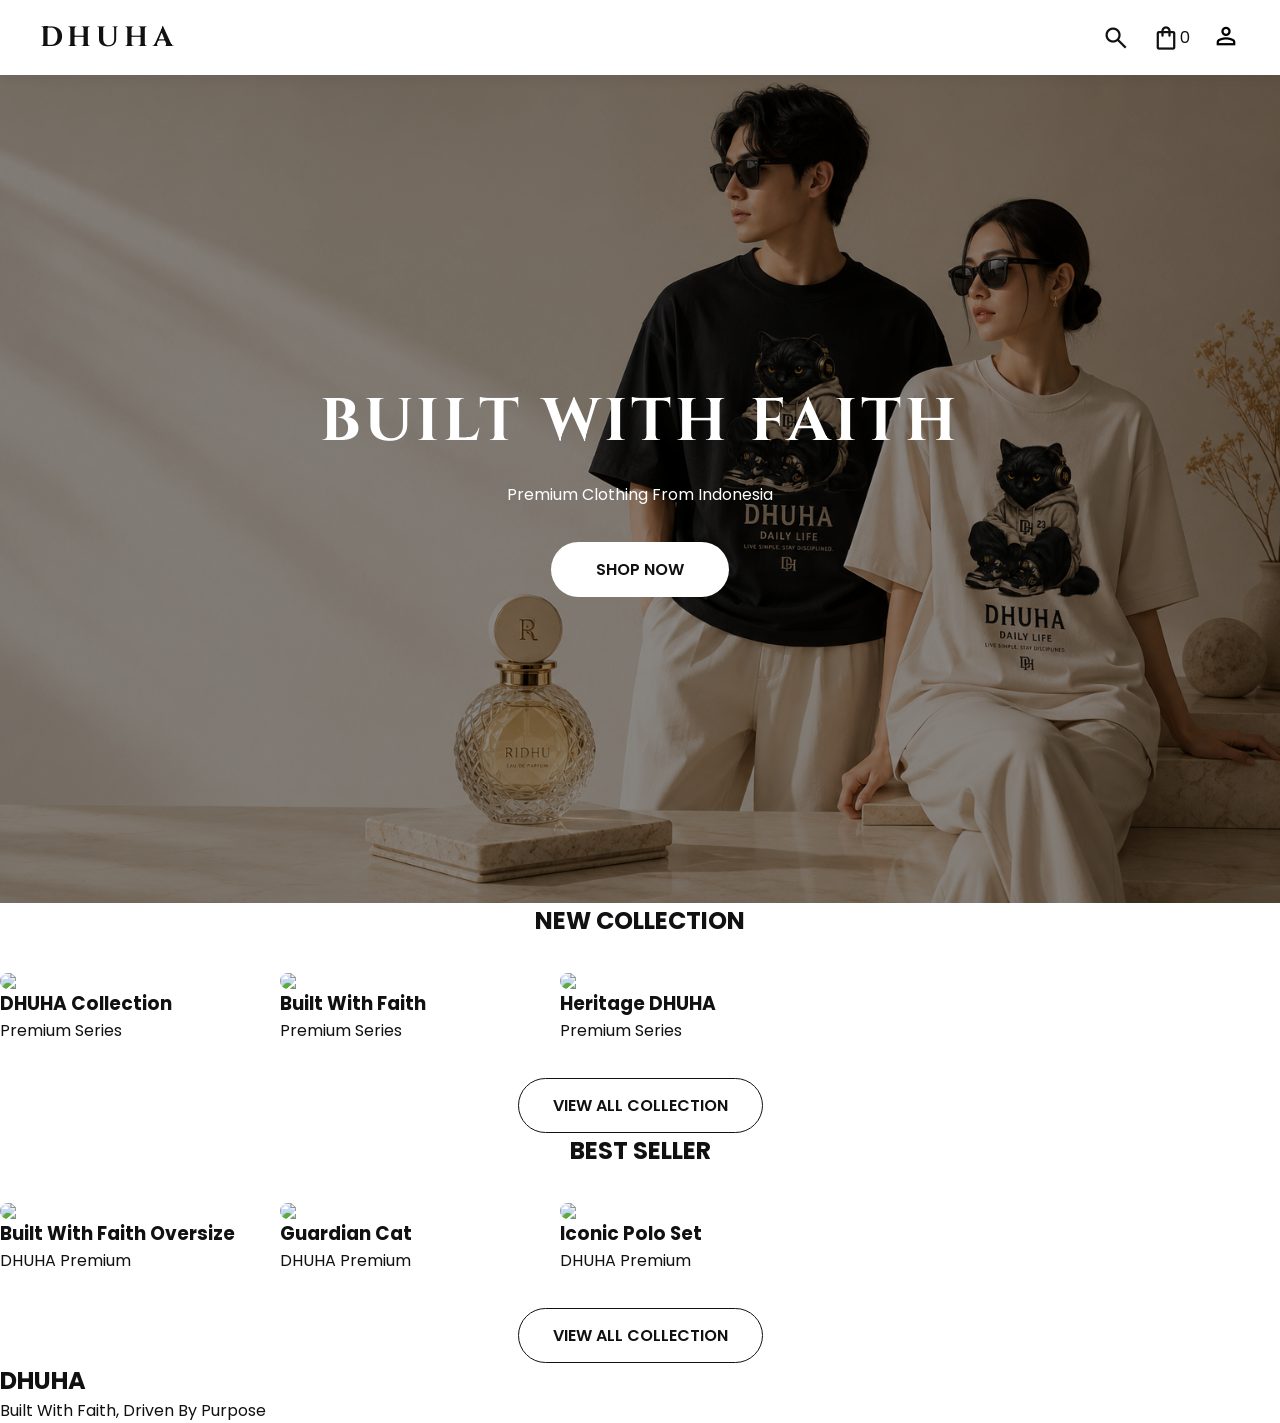
==== commit d846fdff: "Update index.html" ====
--- a/index.html
+++ b/index.html
@@ -3,74 +3,96 @@
 
 <head>
 
-    <meta charset="UTF-8">
-    <meta name="viewport" content="width=device-width, initial-scale=1.0">
-
-    <title>DHUHA Official</title>
-
-
-    <!-- Font -->
-    <link rel="preconnect" href="https://fonts.googleapis.com">
-    <link rel="preconnect" href="https://fonts.gstatic.com" crossorigin>
-
-    <link href="https://fonts.googleapis.com/css2?family=Cinzel:wght@700&family=Poppins:wght@300;400;500;600&display=swap" rel="stylesheet">
-
-
-    <!-- Icon -->
-    <link href="https://fonts.googleapis.com/css2?family=Material+Symbols+Outlined" rel="stylesheet">
-
-
-    <!-- CSS -->
-    <link rel="stylesheet" href="assets/css/style.css">
+<meta charset="UTF-8">
+
+<meta name="viewport" content="width=device-width, initial-scale=1.0">
+
+<title>DHUHA Official</title>
+
+
+<!-- FONT -->
+
+<link rel="preconnect" href="https://fonts.googleapis.com">
+
+<link rel="preconnect" href="https://fonts.gstatic.com" crossorigin>
+
+<link href="https://fonts.googleapis.com/css2?family=Cinzel:wght@600;700&family=Poppins:wght@300;400;500;600&display=swap" rel="stylesheet">
+
+
+<!-- ICON -->
+
+<link href="https://fonts.googleapis.com/css2?family=Material+Symbols+Outlined" rel="stylesheet">
+
+
+<!-- CSS -->
+
+<link rel="stylesheet" href="assets/css/style.css">
+
 
 </head>
 
 
+
 <body>
 
 
 <!-- HEADER -->
 
-<header>
-
-    <div class="logo">
-        DHUHA
-    </div>
-
-
-    <div class="header-right">
-
-
-        <a href="#" class="icon">
-            <span class="material-symbols-outlined">
-                search
-            </span>
-        </a>
-
-
-        <a href="cart.html" class="icon cart-icon">
-
-            <span class="material-symbols-outlined">
-                shopping_bag
-            </span>
-
-            <span class="cart-count">
-                0
-            </span>
-
-        </a>
-
-
-        <div class="profile-menu">
+<header id="header">
+
+
+<div class="logo">
+
+DHUHA
+
+</div>
+
+
+
+<div class="header-right">
+
+
+
+<a href="shop.html" class="icon">
+
+<span class="material-symbols-outlined">
+search
+</span>
+
+</a>
+
+
+
+<a href="cart.html" class="icon cart-icon">
+
+<span class="material-symbols-outlined">
+shopping_bag
+</span>
+
+<span class="cart-count">
+0
+</span>
+
+</a>
+
+
+
+
+<div class="profile-menu">
+
 
 
 <button class="profile-btn">
+
 
 <span class="material-symbols-outlined">
 person
 </span>
 
-<span id="username"></span>
+
+<span id="username">
+</span>
+
 
 </button>
 
@@ -92,41 +114,44 @@
 </div>
 
 
-        </div>
-
-
-    </div>
+
+</div>
+
+
+
+</div>
 
 
 </header>
-
-
-
-
-<!-- HERO BANNER -->
+<!-- HERO -->
 
 <section class="hero">
 
 
-    <div class="hero-content">
-
-
-        <h1>
-            BUILT WITH FAITH
-        </h1>
-
-
-        <p>
-            Premium Clothing From Indonesia
-        </p>
-
-
-        <a href="shop.html" class="btn">
-            SHOP NOW
-        </a>
-
-
-    </div>
+<div class="hero-overlay"></div>
+
+
+<div class="hero-content">
+
+
+<h1>
+BUILT WITH FAITH
+</h1>
+
+
+<p>
+Premium Clothing From Indonesia
+</p>
+
+
+
+<a href="shop.html" class="btn">
+SHOP NOW
+</a>
+
+
+
+</div>
 
 
 </section>
@@ -137,166 +162,234 @@
 
 <!-- NEW COLLECTION -->
 
-<section class="new-collection">
-
-
-    <div class="section-title">
-
-        <h2>
-            NEW COLLECTION
-        </h2>
-
-    </div>
-
-
-
-    <div class="slider-container">
-
-
-        <div class="slider-track">
-
-
-            <div class="slide-card">
-                <img src="assets/images/product1.png">
-            </div>
-
-
-            <div class="slide-card">
-                <img src="assets/images/product2.png">
-            </div>
-
-
-            <div class="slide-card">
-                <img src="assets/images/product3.png">
-            </div>
-
-
-            <div class="slide-card">
-                <img src="assets/images/product4.png">
-            </div>
-
-
-        </div>
-
-
-    </div>
+
+<section class="collection-section">
+
+
+<div class="section-title">
+
+<h2>
+NEW COLLECTION
+</h2>
+
+</div>
+
+
+
+
+<div class="slider-container">
+
+
+<div class="slider-track" id="newCollection">
+
+
+
+<!-- PRODUCT DARI SUPABASE AKAN MASUK DI SINI -->
+
+
+<div class="slide-card">
+
+
+<img src="assets/icons/placeholder.png">
+
+
+<h3>
+DHUHA Collection
+</h3>
+
+
+<p>
+Premium Series
+</p>
+
+
+</div>
+
+
+
+<div class="slide-card">
+
+
+<img src="assets/icons/placeholder.png">
+
+
+<h3>
+Built With Faith
+</h3>
+
+
+<p>
+Premium Series
+</p>
+
+
+</div>
+
+
+
+<div class="slide-card">
+
+
+<img src="assets/icons/placeholder.png">
+
+
+<h3>
+Heritage DHUHA
+</h3>
+
+
+<p>
+Premium Series
+</p>
+
+
+</div>
+
+
+
+</div>
+
+
+</div>
+
+
 
 <a href="shop.html" class="collection-btn">
-    VIEW ALL COLLECTION
-</a>
+VIEW ALL COLLECTION
+</a>
+
+
+
 </section>
-
 <!-- BEST SELLER -->
 
-<section class="best-seller">
-
-    <div class="section-title">
-
-        <h2>
-            BEST SELLER
-        </h2>
-
-    </div>
-
-
-    <div class="manual-slider">
-
-
-        <div class="manual-track">
-
-
-            <div class="slide-card">
-                <img src="assets/images/product1.png">
-            </div>
-
-
-            <div class="slide-card">
-                <img src="assets/images/product2.png">
-            </div>
-
-
-            <div class="slide-card">
-                <img src="assets/images/product3.png">
-            </div>
-
-
-            <div class="slide-card">
-                <img src="assets/images/product4.png">
-            </div>
-
-
-        </div>
-
-
-    </div>
+<section class="collection-section">
+
+
+<div class="section-title">
+
+<h2>
+BEST SELLER
+</h2>
+
+</div>
+
+
+
+<div class="slider-container">
+
+
+<div class="slider-track" id="bestSeller">
+
+
+
+<div class="slide-card">
+
+<img src="assets/icons/placeholder.png">
+
+
+<h3>
+Built With Faith Oversize
+</h3>
+
+
+<p>
+DHUHA Premium
+</p>
+
+
+</div>
+
+
+
+<div class="slide-card">
+
+<img src="assets/icons/placeholder.png">
+
+
+<h3>
+Guardian Cat
+</h3>
+
+
+<p>
+DHUHA Premium
+</p>
+
+
+</div>
+
+
+
+<div class="slide-card">
+
+<img src="assets/icons/placeholder.png">
+
+
+<h3>
+Iconic Polo Set
+</h3>
+
+
+<p>
+DHUHA Premium
+</p>
+
+
+</div>
+
+
+
+</div>
+
+
+</div>
+
+
+
 <a href="shop.html" class="collection-btn">
-    VIEW ALL COLLECTION
-</a>
-             </section>
-
-<script>
-
-
-let user = localStorage.getItem("user");
-
-
-let menu = document.getElementById("profileMenu");
-
-let username = document.getElementById("username");
-
-
-
-if(user){
-
-
-username.innerHTML = user;
-
-
-
-menu.innerHTML = `
-
-
-<a href="account.html">
-Pengaturan
-</a>
-
-
-<a href="orders.html">
-Pesanan
-</a>
-
-
-<a href="wishlist.html">
-Wishlist
-</a>
-
-
-<a onclick="logout()">
-Logout
-</a>
-
-
-`;
-
-
-}
-
-
-
-function logout(){
-
-
-localStorage.removeItem("user");
-
-
-window.location.href="index.html";
-
-
-}
-
-
-</script>
-    
+
+VIEW ALL COLLECTION
+
+</a>
+
+
+
+</section>
+<!-- FOOTER -->
+
+<footer>
+
+
+<div class="footer-content">
+
+
+<h2>
+DHUHA
+</h2>
+
+
+<p>
+Built With Faith, Driven By Purpose
+</p>
+
+
+</div>
+
+
+</footer>
+
+
+
+
+
+<!-- JAVASCRIPT -->
+
+
+<script src="assets/js/main.js"></script>
+
+
+
 </body>
 
 </html>
--- a/assets/css/style.css
+++ b/assets/css/style.css
@@ -1,3 +1,7 @@
+/* =========================
+   GLOBAL
+========================= */
+
 *{
     margin:0;
     padding:0;
@@ -10,234 +14,760 @@
     color:#111;
 }
 
-/* HEADER */
+a{
+    text-decoration:none;
+    color:inherit;
+}
+
+img{
+    max-width:100%;
+    display:block;
+}
+
+
+/* =========================
+   HEADER
+========================= */
 
 header{
+
     position:fixed;
+
     top:0;
     left:0;
-    width:100%;
+
+    width:100%;
+
     height:75px;
+
     padding:0 40px;
+
     background:#fff;
-    display:flex;
+
+    display:flex;
+
     justify-content:space-between;
-    align-items:center;
+
+    align-items:center;
+
     box-shadow:0 2px 12px rgba(0,0,0,.08);
+
     z-index:999;
-}
+
+}
+
 
 .logo{
+
     font-family:'Cinzel',serif;
+
     font-size:28px;
+
     font-weight:700;
+
     letter-spacing:5px;
-}
+
+}
+
+
 
 .header-right{
-    display:flex;
-    align-items:center;
+
+    display:flex;
+
+    align-items:center;
+
     gap:22px;
-}
+
+}
+
+
 
 .icon{
+
+    display:flex;
+
+    align-items:center;
+
     color:#111;
-    text-decoration:none;
-    display:flex;
-    align-items:center;
-}
+
+}
+
+
 
 .material-symbols-outlined{
+
     font-size:28px;
-    transition:.3s;
-}
-
-.material-symbols-outlined:hover{
-    color:#b08d57;
-}
-
-
-/* PROFILE */
+
+}
+
+
+
+/* =========================
+   PROFILE
+========================= */
+
 
 .profile-menu{
+
     position:relative;
-}
+
+}
+
+
 
 .profile-btn{
+
     background:none;
+
     border:none;
+
     cursor:pointer;
-    display:flex;
-}
+
+    display:flex;
+
+    flex-direction:column;
+
+    align-items:center;
+
+    justify-content:center;
+
+    padding:0;
+
+}
+
+
+
+.profile-btn .material-symbols-outlined{
+
+    font-size:28px;
+
+}
+
+
+
+#username{
+
+    display:block;
+
+    margin-top:4px;
+
+    font-size:12px;
+
+    line-height:14px;
+
+    max-width:80px;
+
+    text-align:center;
+
+    white-space:nowrap;
+
+    overflow:hidden;
+
+    text-overflow:ellipsis;
+
+}
+
+
 
 .dropdown{
+
     position:absolute;
+
     right:0;
+
     top:55px;
+
     width:180px;
+
     background:#fff;
+
     border-radius:12px;
+
     box-shadow:0 10px 25px rgba(0,0,0,.12);
+
     display:none;
+
     overflow:hidden;
-}
+
+}
+
+
 
 .dropdown a{
+
     display:block;
+
     padding:14px 18px;
-    text-decoration:none;
+
+}
+
+
+
+.dropdown a:hover{
+
+    background:#f5f5f5;
+
+}
+
+
+
+.profile-menu:hover .dropdown{
+
+    display:block;
+
+}
+
+
+
+/* =========================
+   HERO
+========================= */
+
+
+.hero{
+
+    margin-top:75px;
+
+    height:92vh;
+
+    background:url("../images/banner.png")
+    center/cover no-repeat;
+
+    display:flex;
+
+    align-items:center;
+
+    justify-content:center;
+
+    position:relative;
+
+    text-align:center;
+
+}
+
+
+
+.hero::before{
+
+    content:"";
+
+    position:absolute;
+
+    inset:0;
+
+    background:rgba(0,0,0,.45);
+
+}
+
+
+
+.hero-content{
+
+    position:relative;
+
+    z-index:2;
+
+    color:#fff;
+
+}
+
+
+
+.hero h1{
+
+    font-family:'Cinzel',serif;
+
+    font-size:60px;
+
+    letter-spacing:4px;
+
+    margin-bottom:20px;
+
+}
+
+
+
+.hero p{
+
+    margin-bottom:35px;
+
+}
+
+
+
+.btn{
+
+    display:inline-block;
+
+    padding:15px 45px;
+
+    background:#fff;
+
     color:#111;
-}
-
-.dropdown a:hover{
-    background:#f5f5f5;
-}
-
-.profile-menu:hover .dropdown{
-    display:block;
-}
-
-
-/* CART */
-
-.cart-icon{
+
+    border-radius:40px;
+
+    font-weight:600;
+
+}
+
+
+
+.btn:hover{
+
+    background:#111;
+
+    color:#fff;
+
+}
+/* =========================
+   SHOP PAGE
+========================= */
+
+.shop-page{
+    padding:120px 8% 60px;
+}
+
+.shop-page h1{
+    font-family:'Cinzel',serif;
+    text-align:center;
+    font-size:40px;
+    letter-spacing:4px;
+    margin-bottom:40px;
+}
+
+
+/* =========================
+   FILTER
+========================= */
+
+.filter-menu{
     position:relative;
-}
-
-.cart-count{
+    margin-bottom:40px;
+}
+
+.filter-btn{
+    display:flex;
+    align-items:center;
+    gap:8px;
+
+    background:#fff;
+    border:1px solid #111;
+
+    padding:12px 24px;
+
+    cursor:pointer;
+
+    font-size:14px;
+}
+
+.filter-box{
+    display:none;
+
     position:absolute;
-    top:-6px;
-    right:-8px;
-    width:18px;
-    height:18px;
-    border-radius:50%;
-    background:#111;
-    color:white;
-    font-size:11px;
-    display:flex;
-    justify-content:center;
-    align-items:center;
-}
-
-
-/* HERO BANNER */
-
-.hero{
-    margin-top:75px;
-    height:92vh;
-    width:100%;
-    background:url("../images/banner.png") center/cover no-repeat;
-    display:flex;
-    justify-content:center;
-    align-items:center;
-    position:relative;
-    text-align:center;
-}
-
-.hero::before{
-    content:"";
-    position:absolute;
-    inset:0;
-    background:rgba(0,0,0,.45);
-}
-
-.hero-content{
-    position:relative;
-    z-index:2;
-    color:white;
-    width:90%;
-    max-width:700px;
-}
-
-.hero-content h1{
-    font-family:'Cinzel',serif;
-    font-size:68px;
-    letter-spacing:5px;
-    margin-bottom:18px;
-}
-
-.hero-content p{
-    font-size:18px;
-    margin-bottom:35px;
-}
-
-.btn{
-    display:inline-block;
-    padding:16px 45px;
-    background:white;
-    color:black;
-    text-decoration:none;
-    border-radius:50px;
-    font-weight:600;
-    transition:.3s;
-}
-
-.btn:hover{
-    background:black;
-    color:white;
-}
-
-
-/* NEW COLLECTION SLIDER */
-
-.new-collection{
-    padding:50px 0;
-    overflow:hidden;
+
+    top:55px;
+    left:0;
+
+    width:220px;
+
+    background:#fff;
+
+    padding:20px;
+
+    border-radius:12px;
+
+    box-shadow:0 10px 25px rgba(0,0,0,.15);
+
+    flex-direction:column;
+
+    gap:12px;
+
+    z-index:999;
+}
+
+.filter-box label{
+    display:flex;
+    align-items:center;
+    gap:10px;
+    font-size:14px;
+}
+
+
+/* =========================
+   COLLECTION
+========================= */
+
+.new-collection,
+.best-seller{
+    padding:60px 8%;
 }
 
 .section-title{
     text-align:center;
-    margin-bottom:25px;
-}
-
-.section-title h2{
+    margin-bottom:35px;
+}
+
+..section-title h2{
     font-family:'Cinzel',serif;
-    font-size:32px;
+    font-size:36px;
+    letter-spacing:3px;
+}
+
+.slider-container,
+.manual-slider{
+    width:100%;
+    overflow-x:auto;
+    overflow-y:hidden;
+
+    -webkit-overflow-scrolling:touch;
+    scrollbar-width:none;
+}
+
+.slider-container::-webkit-scrollbar,
+.manual-slider::-webkit-scrollbar{
+    display:none;
+}
+
+.slider-track,
+.manual-track{
+    display:flex;
+    gap:20px;
+}
+
+.slide-card{
+    flex:0 0 260px;
+}
+
+.slide-card img{
+    width:100%;
+    border-radius:14px;
+}
+
+.collection-btn{
+    display:block;
+
+    width:max-content;
+
+    margin:35px auto 0;
+
+    padding:14px 34px;
+
+    border:1px solid #111;
+
+    border-radius:40px;
+
+    font-weight:600;
+}/* =========================
+   SHOP GRID
+========================= */
+
+.shop-grid{
+    display:grid;
+
+    grid-template-columns:repeat(auto-fit,minmax(220px,1fr));
+
+    gap:30px;
+}
+
+.shop-card{
+    display:block;
+    transition:.3s;
+}
+
+.shop-card:hover{
+    transform:translateY(-6px);
+}
+
+.shop-card img{
+    width:100%;
+    aspect-ratio:1/1;
+    object-fit:cover;
+    border-radius:12px;
+}
+
+.shop-card h3{
+    margin-top:15px;
+    font-size:16px;
+    font-weight:500;
+}
+
+.shop-card p{
+    margin-top:6px;
+    color:#b08d57;
+    font-weight:600;
+   }
+/* =========================
+   PRODUCT DETAIL
+========================= */
+
+.product-detail{
+    padding:120px 8% 60px;
+
+    display:grid;
+    grid-template-columns:1fr 1fr;
+    gap:50px;
+
+    align-items:center;
+}
+
+.product-image img{
+    width:100%;
+    border-radius:15px;
+}
+
+.product-info-detail h1{
+    font-family:'Cinzel',serif;
+    font-size:40px;
+    margin-bottom:15px;
+}
+
+.product-info-detail h2{
+    color:#b08d57;
+    margin-bottom:20px;
+}
+
+.product-info-detail p{
+    margin-bottom:30px;
+    line-height:1.7;
+}
+
+.size{
+    display:flex;
+    gap:12px;
+    margin:20px 0;
+}
+
+.size button{
+    width:48px;
+    height:42px;
+
+    border:1px solid #111;
+    background:#fff;
+
+    cursor:pointer;
+
+    transition:.2s;
+}
+
+.size button:hover{
+    background:#111;
+    color:#fff;
+}
+
+.add-cart{
+    width:100%;
+
+    padding:16px;
+
+    border:none;
+
+    border-radius:40px;
+
+    background:#111;
+
+    color:#fff;
+
+    cursor:pointer;
+
+    font-weight:600;
+}
+
+
+/* =========================
+   CART PAGE
+========================= */
+
+.cart-page{
+    padding:120px 8% 60px;
+}
+
+.cart-page h1{
+    font-family:'Cinzel',serif;
+    text-align:center;
+    font-size:40px;
     letter-spacing:4px;
-}
-
-.slider-container{
-    overflow:hidden;
-}
-
-.slider-track{
-    display:flex;
-    gap:20px;
-    width:max-content;
-    animation:slideRight 20s linear infinite;
-}
-
-.slide-card{
-    width:220px;
-    flex-shrink:0;
-}
-
-.slide-card img{
-    width:100%;
-    height:280px;
-    object-fit:cover;
-}
-
-@keyframes slideRight{
-
-    from{
-        transform:translateX(-50%);
-    }
-
-    to{
-        transform:translateX(0);
-    }
-
-}
-
-
-/* MOBILE */
-
-@media(max-width:768px){
+    margin-bottom:40px;
+}
+
+.cart-item{
+    display:flex;
+    gap:25px;
+    align-items:center;
+
+    margin-bottom:40px;
+}
+
+.cart-item img{
+    width:150px;
+    border-radius:12px;
+}
+
+.quantity{
+    display:flex;
+    align-items:center;
+    gap:15px;
+    margin-top:15px;
+}
+
+.quantity button{
+    width:36px;
+    height:36px;
+
+    border:1px solid #111;
+
+    background:#fff;
+
+    cursor:pointer;
+}
+
+.cart-total{
+    border-top:1px solid #ddd;
+    padding-top:30px;
+}
+
+.cart-total h3{
+    margin:15px 0;
+    color:#b08d57;
+}
+
+.checkout-btn{
+    display:inline-block;
+
+    padding:15px 40px;
+
+    border-radius:40px;
+
+    background:#111;
+
+    color:#fff;
+
+    font-weight:600;
+}
+
+
+/* =========================
+   CHECKOUT
+========================= */
+
+.checkout-page{
+    padding:120px 8% 60px;
+}
+
+.checkout-page h1{
+    font-family:'Cinzel',serif;
+    text-align:center;
+    font-size:40px;
+    margin-bottom:40px;
+}
+
+.checkout-box{
+    max-width:600px;
+    margin:auto;
+}
+
+.checkout-box h2{
+    margin:25px 0 10px;
+}
+
+.checkout-box input,
+.checkout-box textarea{
+    width:100%;
+
+    padding:15px;
+
+    margin:10px 0;
+
+    border:1px solid #ddd;
+
+    font-family:'Poppins',sans-serif;
+}
+
+.checkout-box textarea{
+    height:120px;
+    resize:none;
+}
+
+.order-summary{
+    margin-top:30px;
+
+    padding:20px;
+
+    border:1px solid #ddd;
+
+    border-radius:12px;
+}
+
+.order-summary img{
+    width:120px;
+    border-radius:12px;
+    margin-bottom:15px;
+   }/* =========================
+   LOGIN & REGISTER
+========================= */
+
+.login-page{
+    min-height:100vh;
+    display:flex;
+    justify-content:center;
+    align-items:center;
+    background:#fff;
+}
+
+.login-box{
+    width:100%;
+    max-width:420px;
+    padding:40px;
+    text-align:center;
+}
+
+.login-box h1{
+    font-family:'Cinzel',serif;
+    font-size:42px;
+    letter-spacing:5px;
+    margin-bottom:20px;
+}
+
+.login-box h2{
+    margin-bottom:30px;
+}
+
+.login-box input{
+    width:100%;
+    padding:15px;
+    margin:10px 0;
+    border:1px solid #ddd;
+    border-radius:8px;
+    font-family:'Poppins',sans-serif;
+}
+
+.login-box button{
+    width:100%;
+    padding:15px;
+    margin-top:20px;
+    background:#111;
+    color:#fff;
+    border:none;
+    border-radius:40px;
+    cursor:pointer;
+    font-weight:600;
+}
+
+.login-box p{
+    margin-top:20px;
+}
+
+
+/* =========================
+   RESPONSIVE
+========================= */
+
+@media (max-width:768px){
 
 header{
+    height:65px;
     padding:0 20px;
-    height:65px;
 }
 
 .logo{
@@ -245,769 +775,71 @@
     letter-spacing:3px;
 }
 
+.header-right{
+    gap:14px;
+}
+
 .material-symbols-outlined{
     font-size:24px;
 }
 
 .hero{
     margin-top:65px;
-    height:80vh;
-}
-
-.hero-content h1{
-    font-size:38px;
-}
-
-.hero-content p{
-    font-size:15px;
-}
-
-.btn{
-    padding:13px 32px;
+    height:75vh;
+}
+
+.hero h1{
+    font-size:36px;
+}
+
+.hero p{
+    font-size:14px;
+}
+
+.shop-page,
+.product-detail,
+.cart-page,
+.checkout-page{
+    padding:95px 20px 40px;
+}
+
+.product-detail{
+    grid-template-columns:1fr;
+    gap:30px;
+}
+
+.product-info-detail h1{
+    font-size:30px;
+}
+
+.shop-grid{
+    grid-template-columns:repeat(2,1fr);
+    gap:16px;
 }
 
 .slide-card{
-    width:170px;
-}
-
-.slide-card img{
-    height:220px;
-}
-
-}
-/* BEST SELLER MANUAL SLIDER */
-
-.best-seller{
-
-    padding:90px 0;
-
-    overflow:hidden;
-
-}
-
-
-.manual-slider{
-
-    overflow-x:auto;
-
-    scrollbar-width:none;
-
-    padding:0 40px;
-
-}
-
-
-.manual-slider::-webkit-scrollbar{
-
-    display:none;
-
-}
-
-
-.manual-track{
-
-    display:flex;
-
-    gap:25px;
-
-}
-
-
-.manual-track .slide-card{
-
-    flex:0 0 220px;
-
-    }
-.collection-btn{
-
-    display:block;
-
-    width:max-content;
-
-    margin:35px auto 0;
-
-    padding:14px 40px;
-
-    border:1px solid #111;
-
-    color:#111;
-
-    text-decoration:none;
-
-    border-radius:40px;
-
-    font-weight:600;
-
-    transition:.3s;
-
-}
-
-
-.collection-btn:hover{
-
-    background:#111;
-
-    color:#fff;
-
-}
-.shop-page{
-
-    padding:130px 8% 80px;
-
-}
-
-
-.shop-page h1{
-
-    text-align:center;
-
-    font-family:'Cinzel',serif;
-
-    font-size:40px;
-
-    letter-spacing:4px;
-
-    margin-bottom:40px;
-
-}
-
-
-.filter{
-
-    display:flex;
-
-    justify-content:center;
-
-    gap:15px;
-
-    flex-wrap:wrap;
-
-    margin-bottom:50px;
-
-}
-
-
-.filter button{
-
-    padding:12px 25px;
-
-    background:white;
-
-    border:1px solid #111;
-
-    border-radius:30px;
-
-    cursor:pointer;
-
-}
-
-
-
-.shop-grid{
-
-    display:grid;
-
-    grid-template-columns:repeat(auto-fit,minmax(250px,1fr));
-
-    gap:30px;
-
-}
-
-
-.shop-card img{
-
-    width:100%;
-
-    height:350px;
-
-    object-fit:cover;
-
-}
-
-
-.shop-card h3{
-
-    margin-top:15px;
-
-}
-
-
-.shop-card p{
-
-    color:#b08d57;
-
-    font-weight:600;
-
-}
-.filter-menu{
-
-    position:relative;
-
-    margin-bottom:40px;
-
-}
-
-
-.filter-btn{
-
-    display:flex;
-
-    align-items:center;
-
-    gap:10px;
-
-    padding:12px 25px;
-
-    background:white;
-
-    border:1px solid #111;
-
-    cursor:pointer;
-
-    border-radius:30px;
-
-    font-weight:600;
-
-}
-
-
-.filter-box{
-
-    position:absolute;
-
-    top:55px;
-
-    left:0;
-
-    width:230px;
-
-    background:white;
-
-    padding:20px;
-
-    box-shadow:0 10px 30px rgba(0,0,0,.12);
-
-    display:none;
-
-    z-index:10;
-
-}
-
-
-.filter-box label{
-
-    display:block;
-
-    padding:10px 0;
-
-    cursor:pointer;
-
-}
-
-
-.filter-menu:hover .filter-box{
-
-    display:block;
-
-    }
-/* SHOP CARD PREMIUM */
-
-.shop-card{
-
-    background:#fff;
-
-    overflow:hidden;
-
-    transition:.3s;
-
-}
-
-
-.shop-card:hover{
-
-    transform:translateY(-8px);
-
-}
-
-
-.shop-card img{
-
-    width:100%;
-
-    height:380px;
-
-    object-fit:cover;
-
-}
-
-
-.shop-card h3{
-
-    font-size:17px;
-
-    font-weight:500;
-
-    margin-top:15px;
-
-}
-
-
-.shop-card p{
-
-    margin-top:8px;
-
-    color:#b08d57;
-
-    font-weight:600;
-
-    }
-/* PRODUCT DETAIL */
-
-
-.product-detail{
-
-    padding:130px 8% 80px;
-
-    display:grid;
-
-    grid-template-columns:1fr 1fr;
-
-    gap:60px;
-
-}
-
-
-.product-image img{
-
-    width:100%;
-
-}
-
-
-.product-info-detail h1{
-
-    font-family:'Cinzel',serif;
-
-    font-size:38px;
-
-}
-
-
-.product-info-detail h2{
-
-    color:#b08d57;
-
-    margin:20px 0;
-
-}
-
-
-.product-info-detail p{
-
-    line-height:1.8;
-
-    color:#555;
-
-}
-
-
-.size{
-
-    display:flex;
-
-    gap:12px;
-
-    margin:20px 0;
-
-}
-
-
-.size button{
-
-    width:45px;
-
-    height:45px;
-
-    background:white;
-
-    border:1px solid #111;
-
-    cursor:pointer;
-
-}
-
-
-.add-cart{
-
-    width:100%;
-
-    padding:16px;
-
-    background:#111;
-
-    color:white;
-
-    border:none;
-
-    cursor:pointer;
-
-    font-weight:600;
-
-    }
-.shop-card{
-
-    text-decoration:none;
-
-    color:#111;
-
-}
-/* PRODUCT MOBILE */
-
-@media(max-width:768px){
-
-.product-detail{
-
-    display:block;
-
-    padding:100px 20px 50px;
-
-}
-
-
-.product-image img{
-
-    width:100%;
-
-    height:auto;
-
-}
-
-
-.product-info-detail{
-
-    margin-top:30px;
-
-}
-
-
-.product-info-detail h1{
-
-    font-size:28px;
-
-}
-
-
-.product-info-detail h2{
-
-    font-size:22px;
-
-}
-
-
-.product-info-detail p{
-
-    font-size:14px;
-
-}
-
-
-.size button{
-
-    width:40px;
-
-    height:40px;
-
-}
-
-
-.add-cart{
-
-    margin-top:20px;
-
-}
-
-}
-/* CART */
-
-.cart-page{
-
-    padding:130px 8% 80px;
-
-}
-
-
-.cart-page h1{
-
-    text-align:center;
-
-    font-family:'Cinzel',serif;
-
-    margin-bottom:50px;
-
-}
-
+    flex:0 0 75%;
+}
 
 .cart-item{
-
-    display:flex;
-
-    gap:30px;
-
-    align-items:center;
-
-    border-bottom:1px solid #ddd;
-
-    padding-bottom:30px;
-
-}
-
+    flex-direction:column;
+    align-items:flex-start;
+}
 
 .cart-item img{
-
-    width:150px;
-
-}
-
-
-.quantity{
-
-    display:flex;
-
-    gap:15px;
-
-    margin-top:15px;
-
-}
-
-
-.quantity button{
-
-    width:35px;
-
-    height:35px;
-
-}
-
-
-
-.cart-total{
-
-    margin-top:40px;
-
-    text-align:right;
-
-}
-
-
-.checkout-btn{
-
-    display:inline-block;
-
-    margin-top:20px;
-
-    padding:15px 50px;
-
-    background:#111;
-
-    color:white;
-
-    text-decoration:none;
-
-}
-
-
-
-@media(max-width:768px){
-
-.cart-item{
-
-    flex-direction:column;
-
-    align-items:flex-start;
-
-}
-
-
-.cart-total{
-
-    text-align:left;
-
-}
-
-}
-/* CHECKOUT */
-
-.checkout-page{
-
-padding:130px 8% 80px;
-
-}
-
-
-.checkout-page h1{
-
-text-align:center;
-
-font-family:'Cinzel',serif;
-
-margin-bottom:40px;
-
-}
-
-
-.checkout-box{
-
-max-width:600px;
-
-margin:auto;
-
-}
-
-
-.checkout-box input,
-.checkout-box textarea{
-
-width:100%;
-
-padding:15px;
-
-margin:10px 0;
-
-border:1px solid #ddd;
-
-font-family:'Poppins';
-
-}
-
-
-.checkout-box textarea{
-
-height:120px;
-
-}
-
-
-.checkout-box h2{
-
-margin-top:30px;
-
-margin-bottom:15px;
-
-}
-
-
-.order-summary{
-
-margin-top:30px;
-
-padding:25px;
-
-background:#f8f8f8;
-
-}
-.success-page{
-
-height:100vh;
-
-display:flex;
-
-flex-direction:column;
-
-justify-content:center;
-
-align-items:center;
-
-text-align:center;
-
-}
-
-
-.success-page h1{
-
-font-family:'Cinzel',serif;
-
-font-size:45px;
-
-}
-
-
-.success-page a{
-
-margin-top:30px;
-
-padding:15px 40px;
-
-background:#111;
-
-color:white;
-
-text-decoration:none;
-
-border-radius:40px;
-
-}
-.login-page{
-
-height:100vh;
-
-display:flex;
-
-justify-content:center;
-
-align-items:center;
-
-}
-
-
+    width:100%;
+}
 
 .login-box{
-
-width:350px;
-
-text-align:center;
-
-}
-
-
-
-.login-box h1{
-
-font-family:'Cinzel',serif;
-
-letter-spacing:5px;
-
-}
-
-
-
-.login-box input{
-
-width:100%;
-
-padding:15px;
-
-margin:10px 0;
-
-border:1px solid #ddd;
-
-}
-
-
-
-.login-box button{
-
-width:100%;
-
-padding:15px;
-
-background:#111;
-
-color:white;
-
-border:none;
-
-cursor:pointer;
-
-margin-top:10px;
-
-}
+    padding:25px;
+}
+
+.profile-btn .material-symbols-outlined{
+    font-size:24px;
+}
+
+#username{
+    font-size:11px;
+    max-width:65px;
+}
+   }
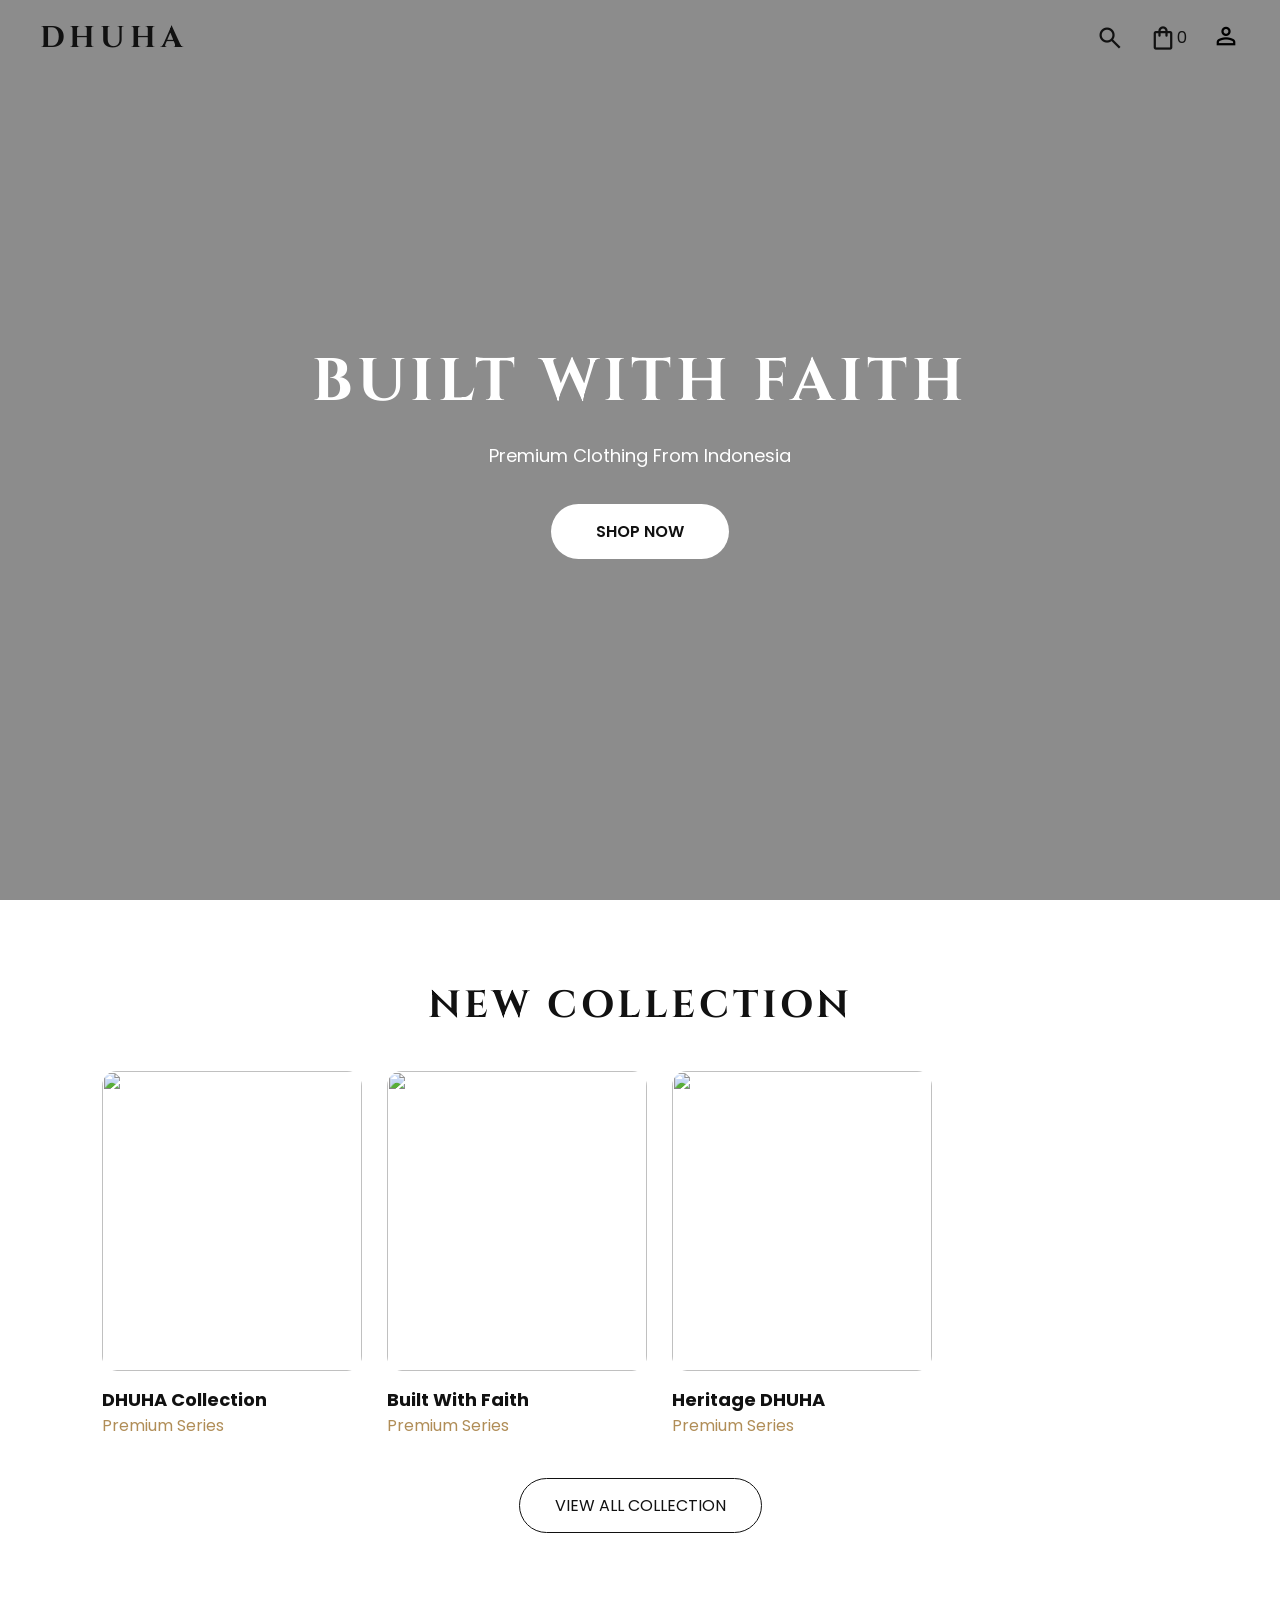
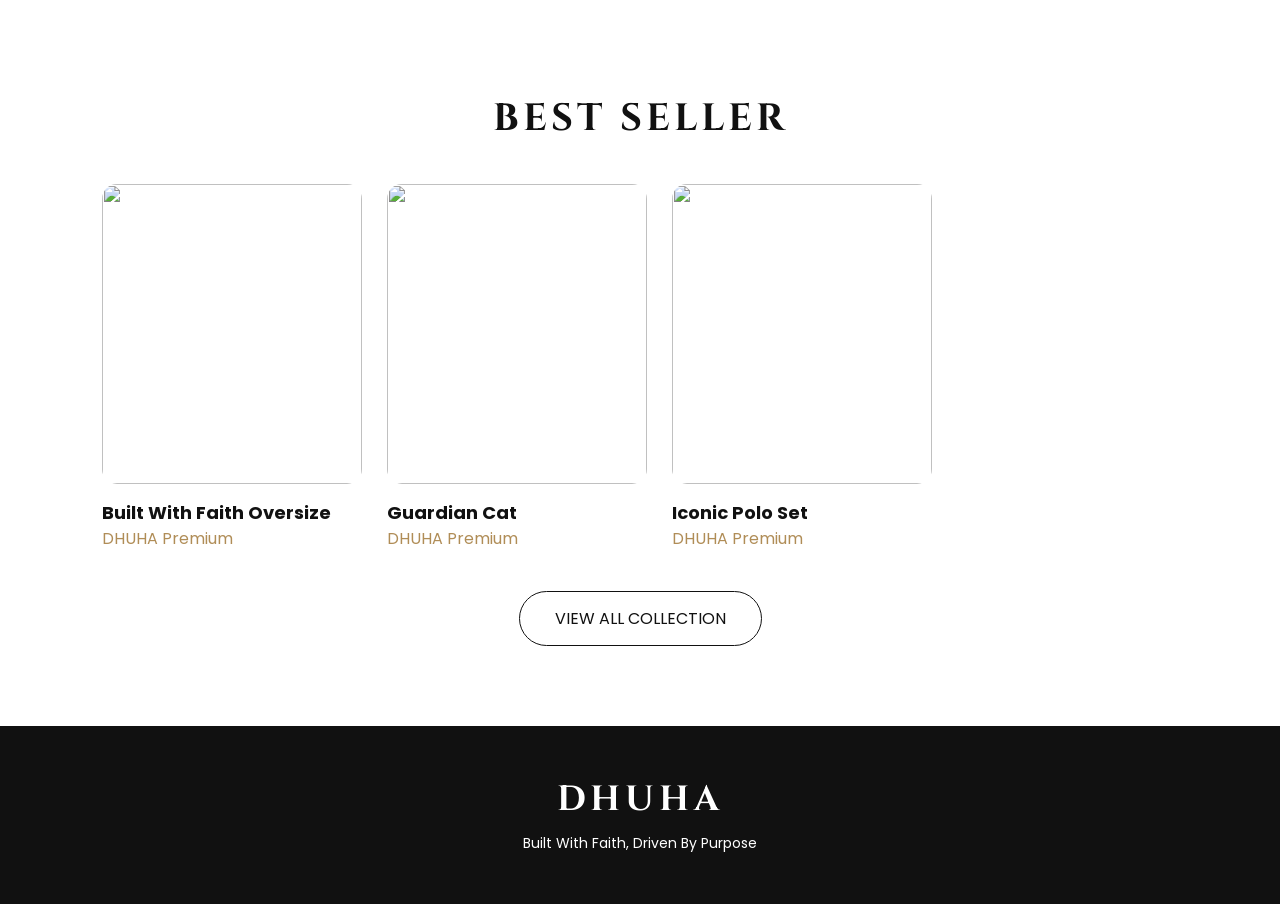
==== commit 920d52d5: "Update index.html" ====
--- a/index.html
+++ b/index.html
@@ -386,8 +386,13 @@
 <!-- JAVASCRIPT -->
 
 
+<script src="https://cdn.jsdelivr.net/npm/@supabase/supabase-js@2"></script>
+
+<script src="assets/js/supabase.js"></script>
+
 <script src="assets/js/main.js"></script>
 
+<script src="assets/js/home.js"></script>
 
 
 </body>
--- a/assets/css/style.css
+++ b/assets/css/style.css
@@ -1,6 +1,6 @@
-/* =========================
+/* =====================
    GLOBAL
-========================= */
+===================== */
 
 *{
     margin:0;
@@ -8,838 +8,636 @@
     box-sizing:border-box;
 }
 
+
 body{
     font-family:'Poppins',sans-serif;
+    color:#111;
     background:#fff;
-    color:#111;
-}
+}
+
 
 a{
     text-decoration:none;
     color:inherit;
 }
 
+
 img{
-    max-width:100%;
+    width:100%;
     display:block;
 }
 
 
-/* =========================
+
+
+
+/* =====================
    HEADER
-========================= */
+===================== */
+
 
 header{
 
     position:fixed;
-
     top:0;
     left:0;
 
     width:100%;
-
     height:75px;
 
     padding:0 40px;
 
-    background:#fff;
-
-    display:flex;
-
-    justify-content:space-between;
-
-    align-items:center;
-
-    box-shadow:0 2px 12px rgba(0,0,0,.08);
-
-    z-index:999;
-
-}
-
-
-.logo{
-
-    font-family:'Cinzel',serif;
-
-    font-size:28px;
-
-    font-weight:700;
-
-    letter-spacing:5px;
-
-}
-
-
-
-.header-right{
-
-    display:flex;
-
-    align-items:center;
-
-    gap:22px;
-
-}
-
-
-
-.icon{
-
-    display:flex;
-
-    align-items:center;
-
-    color:#111;
-
-}
-
-
-
-.material-symbols-outlined{
-
-    font-size:28px;
-
-}
-
-
-
-/* =========================
-   PROFILE
-========================= */
-
-
-.profile-menu{
-
-    position:relative;
-
-}
-
-
-
-.profile-btn{
-
-    background:none;
-
-    border:none;
-
-    cursor:pointer;
-
-    display:flex;
-
-    flex-direction:column;
-
-    align-items:center;
-
-    justify-content:center;
-
-    padding:0;
-
-}
-
-
-
-.profile-btn .material-symbols-outlined{
-
-    font-size:28px;
-
-}
-
-
-
-#username{
-
-    display:block;
-
-    margin-top:4px;
-
-    font-size:12px;
-
-    line-height:14px;
-
-    max-width:80px;
-
-    text-align:center;
-
-    white-space:nowrap;
-
-    overflow:hidden;
-
-    text-overflow:ellipsis;
-
-}
-
-
-
-.dropdown{
-
-    position:absolute;
-
-    right:0;
-
-    top:55px;
-
-    width:180px;
-
-    background:#fff;
-
-    border-radius:12px;
-
-    box-shadow:0 10px 25px rgba(0,0,0,.12);
-
-    display:none;
-
-    overflow:hidden;
-
-}
-
-
-
-.dropdown a{
-
-    display:block;
-
-    padding:14px 18px;
-
-}
-
-
-
-.dropdown a:hover{
-
-    background:#f5f5f5;
-
-}
-
-
-
-.profile-menu:hover .dropdown{
-
-    display:block;
-
-}
-
-
-
-/* =========================
-   HERO
-========================= */
-
-
-.hero{
-
-    margin-top:75px;
-
-    height:92vh;
-
-    background:url("../images/banner.png")
-    center/cover no-repeat;
-
-    display:flex;
-
-    align-items:center;
-
-    justify-content:center;
-
-    position:relative;
-
-    text-align:center;
-
-}
-
-
-
-.hero::before{
-
-    content:"";
-
-    position:absolute;
-
-    inset:0;
-
-    background:rgba(0,0,0,.45);
-
-}
-
-
-
-.hero-content{
-
-    position:relative;
-
-    z-index:2;
-
-    color:#fff;
-
-}
-
-
-
-.hero h1{
-
-    font-family:'Cinzel',serif;
-
-    font-size:60px;
-
-    letter-spacing:4px;
-
-    margin-bottom:20px;
-
-}
-
-
-
-.hero p{
-
-    margin-bottom:35px;
-
-}
-
-
-
-.btn{
-
-    display:inline-block;
-
-    padding:15px 45px;
-
-    background:#fff;
-
-    color:#111;
-
-    border-radius:40px;
-
-    font-weight:600;
-
-}
-
-
-
-.btn:hover{
-
-    background:#111;
-
-    color:#fff;
-
-}
-/* =========================
-   SHOP PAGE
-========================= */
-
-.shop-page{
-    padding:120px 8% 60px;
-}
-
-.shop-page h1{
-    font-family:'Cinzel',serif;
-    text-align:center;
-    font-size:40px;
-    letter-spacing:4px;
-    margin-bottom:40px;
-}
-
-
-/* =========================
-   FILTER
-========================= */
-
-.filter-menu{
-    position:relative;
-    margin-bottom:40px;
-}
-
-.filter-btn{
     display:flex;
     align-items:center;
-    gap:8px;
+    justify-content:space-between;
+
+    background:transparent;
+
+    z-index:999;
+
+    transition:.3s;
+
+}
+
+
+
+header.scrolled{
 
     background:#fff;
+
+    box-shadow:0 5px 20px rgba(0,0,0,.08);
+
+}
+
+
+
+.logo{
+
+    font-family:'Cinzel',serif;
+
+    font-size:30px;
+
+    font-weight:700;
+
+    letter-spacing:5px;
+
+}
+
+
+
+.header-right{
+
+    display:flex;
+
+    align-items:center;
+
+    gap:25px;
+
+}
+
+
+
+.icon{
+
+    display:flex;
+
+    align-items:center;
+
+}
+
+
+
+.material-symbols-outlined{
+
+    font-size:28px;
+
+}
+
+/* =====================
+   PROFILE FIX
+===================== */
+
+.profile-menu{
+    position:relative;
+}
+
+
+.profile-btn{
+
+    background:none;
+
+    border:none;
+
+    cursor:pointer;
+
+    display:flex;
+
+    flex-direction:column;
+
+    align-items:center;
+
+    justify-content:center;
+
+    padding:0;
+
+}
+
+
+
+.profile-btn .material-symbols-outlined{
+
+    font-size:28px;
+
+    line-height:28px;
+
+}
+
+
+
+#username{
+
+    display:block;
+
+    margin-top:4px;
+
+    font-size:11px;
+
+    line-height:13px;
+
+    text-align:center;
+
+    max-width:75px;
+
+    overflow:hidden;
+
+    white-space:nowrap;
+
+    text-overflow:ellipsis;
+
+}
+
+
+
+.dropdown{
+
+    position:absolute;
+
+    top:65px;
+
+    right:0;
+
+    width:180px;
+
+    background:#fff;
+
+    border-radius:12px;
+
+    box-shadow:0 10px 25px rgba(0,0,0,.15);
+
+    display:none;
+
+    overflow:hidden;
+
+}
+
+
+
+.profile-menu:hover .dropdown{
+
+    display:block;
+
+}
+
+
+
+.dropdown a{
+
+    display:block;
+
+    padding:14px 18px;
+
+}
+
+
+
+.dropdown a:hover{
+
+    background:#f5f5f5;
+
+}
+/* =====================
+   HERO
+===================== */
+
+
+.hero{
+
+    height:100vh;
+
+    margin-top:0;
+
+    background:url("../icons/banner.png");
+
+    background-size:cover;
+
+    background-position:center;
+
+    display:flex;
+
+    justify-content:center;
+
+    align-items:center;
+
+    position:relative;
+
+    text-align:center;
+
+}
+
+
+
+.hero-overlay{
+
+    position:absolute;
+
+    inset:0;
+
+    background:rgba(0,0,0,.45);
+
+}
+
+
+
+.hero-content{
+
+    position:relative;
+
+    color:#fff;
+
+    z-index:2;
+
+}
+
+
+
+.hero h1{
+
+    font-family:'Cinzel',serif;
+
+    font-size:60px;
+
+    letter-spacing:5px;
+
+    margin-bottom:20px;
+
+}
+
+
+
+.hero p{
+
+    font-size:18px;
+
+    margin-bottom:35px;
+
+}
+
+
+
+.btn{
+
+    display:inline-block;
+
+    background:#fff;
+
+    color:#111;
+
+    padding:15px 45px;
+
+    border-radius:40px;
+
+    font-weight:600;
+
+}
+
+
+
+
+
+
+
+/* =====================
+   COLLECTION SLIDER
+===================== */
+
+
+.collection-section{
+
+    padding:80px 8%;
+
+}
+
+
+
+.section-title{
+
+    text-align:center;
+
+    margin-bottom:40px;
+
+}
+
+
+
+.section-title h2{
+
+    font-family:'Cinzel',serif;
+
+    font-size:38px;
+
+    letter-spacing:4px;
+
+}
+
+
+
+
+
+.slider-container{
+
+    overflow:hidden;
+
+    width:100%;
+
+}
+
+
+
+.slider-track{
+
+    display:flex;
+
+    gap:25px;
+
+    transition:.5s;
+
+}
+
+
+
+.slide-card{
+
+    min-width:260px;
+
+    flex-shrink:0;
+
+}
+
+
+
+.slide-card img{
+
+    height:300px;
+
+    object-fit:cover;
+
+    border-radius:15px;
+
+}
+
+
+
+.slide-card h3{
+
+    margin-top:15px;
+
+    font-size:18px;
+
+}
+
+
+
+.slide-card p{
+
+    color:#b08d57;
+
+}
+
+
+
+.collection-btn{
+
+    display:block;
+
+    width:max-content;
+
+    margin:40px auto 0;
+
+    padding:14px 35px;
+
     border:1px solid #111;
 
-    padding:12px 24px;
-
-    cursor:pointer;
+    border-radius:30px;
+
+   }
+   /* =====================
+   FOOTER
+===================== */
+
+
+footer{
+
+    background:#111;
+
+    color:#fff;
+
+    padding:50px 20px;
+
+    text-align:center;
+
+}
+
+
+
+.footer-content h2{
+
+    font-family:'Cinzel',serif;
+
+    font-size:35px;
+
+    letter-spacing:5px;
+
+}
+
+
+
+.footer-content p{
+
+    margin-top:10px;
 
     font-size:14px;
-}
-
-.filter-box{
-    display:none;
-
-    position:absolute;
-
-    top:55px;
-    left:0;
-
-    width:220px;
-
-    background:#fff;
-
-    padding:20px;
-
-    border-radius:12px;
-
-    box-shadow:0 10px 25px rgba(0,0,0,.15);
-
-    flex-direction:column;
-
-    gap:12px;
-
-    z-index:999;
-}
-
-.filter-box label{
+
+}
+
+
+
+
+
+
+
+/* =====================
+   MOBILE
+===================== */
+
+
+@media(max-width:768px){
+
+
+header{
+
+    height:65px;
+
+    padding:0 20px;
+
+}
+
+
+
+.logo{
+
+    font-size:22px;
+
+}
+
+
+
+.header-right{
+
+    gap:15px;
+
+}
+
+
+
+.material-symbols-outlined{
+
+    font-size:24px;
+
+}
+
+
+
+.hero h1{
+
+    font-size:38px;
+
+}
+
+
+
+.hero p{
+
+    font-size:14px;
+
+}
+
+
+
+.collection-section{
+
+    padding:60px 20px;
+
+}
+
+
+
+.section-title h2{
+
+    font-size:28px;
+
+}
+
+
+
+.slide-card{
+
+    min-width:220px;
+
+}
+
+
+
+.slide-card img{
+
+    height:260px;
+
+}
+
+
+}
+}
+/* =====================
+   SLIDER AUTO
+===================== */
+
+
+.slider-container{
+
+    overflow:hidden;
+
+}
+
+
+
+.slider-track{
+
     display:flex;
-    align-items:center;
-    gap:10px;
-    font-size:14px;
-}
-
-
-/* =========================
-   COLLECTION
-========================= */
-
-.new-collection,
-.best-seller{
-    padding:60px 8%;
-}
-
-.section-title{
-    text-align:center;
-    margin-bottom:35px;
-}
-
-..section-title h2{
-    font-family:'Cinzel',serif;
-    font-size:36px;
-    letter-spacing:3px;
-}
-
-.slider-container,
-.manual-slider{
-    width:100%;
-    overflow-x:auto;
-    overflow-y:hidden;
-
-    -webkit-overflow-scrolling:touch;
-    scrollbar-width:none;
-}
-
-.slider-container::-webkit-scrollbar,
-.manual-slider::-webkit-scrollbar{
-    display:none;
-}
-
-.slider-track,
-.manual-track{
-    display:flex;
-    gap:20px;
-}
+
+    gap:25px;
+
+    width:max-content;
+
+    animation:slide 18s linear infinite;
+
+}
+
+
+
+.slider-track:hover{
+
+    animation-play-state:paused;
+
+}
+
+
 
 .slide-card{
-    flex:0 0 260px;
-}
-
-.slide-card img{
-    width:100%;
-    border-radius:14px;
-}
-
-.collection-btn{
-    display:block;
-
-    width:max-content;
-
-    margin:35px auto 0;
-
-    padding:14px 34px;
-
-    border:1px solid #111;
-
-    border-radius:40px;
-
-    font-weight:600;
-}/* =========================
-   SHOP GRID
-========================= */
-
-.shop-grid{
-    display:grid;
-
-    grid-template-columns:repeat(auto-fit,minmax(220px,1fr));
-
-    gap:30px;
-}
-
-.shop-card{
-    display:block;
-    transition:.3s;
-}
-
-.shop-card:hover{
-    transform:translateY(-6px);
-}
-
-.shop-card img{
-    width:100%;
-    aspect-ratio:1/1;
-    object-fit:cover;
-    border-radius:12px;
-}
-
-.shop-card h3{
-    margin-top:15px;
-    font-size:16px;
-    font-weight:500;
-}
-
-.shop-card p{
-    margin-top:6px;
-    color:#b08d57;
-    font-weight:600;
+
+    width:260px;
+
+    flex-shrink:0;
+
+}
+
+
+
+@keyframes slide{
+
+
+0%{
+
+transform:translateX(0);
+
+}
+
+
+
+100%{
+
+transform:translateX(-50%);
+
+}
+
+
+
    }
-/* =========================
-   PRODUCT DETAIL
-========================= */
-
-.product-detail{
-    padding:120px 8% 60px;
-
-    display:grid;
-    grid-template-columns:1fr 1fr;
-    gap:50px;
-
-    align-items:center;
-}
-
-.product-image img{
-    width:100%;
-    border-radius:15px;
-}
-
-.product-info-detail h1{
-    font-family:'Cinzel',serif;
-    font-size:40px;
-    margin-bottom:15px;
-}
-
-.product-info-detail h2{
-    color:#b08d57;
-    margin-bottom:20px;
-}
-
-.product-info-detail p{
-    margin-bottom:30px;
-    line-height:1.7;
-}
-
-.size{
-    display:flex;
-    gap:12px;
-    margin:20px 0;
-}
-
-.size button{
-    width:48px;
-    height:42px;
-
-    border:1px solid #111;
-    background:#fff;
-
-    cursor:pointer;
-
-    transition:.2s;
-}
-
-.size button:hover{
-    background:#111;
-    color:#fff;
-}
-
-.add-cart{
-    width:100%;
-
-    padding:16px;
-
-    border:none;
-
-    border-radius:40px;
-
-    background:#111;
-
-    color:#fff;
-
-    cursor:pointer;
-
-    font-weight:600;
-}
-
-
-/* =========================
-   CART PAGE
-========================= */
-
-.cart-page{
-    padding:120px 8% 60px;
-}
-
-.cart-page h1{
-    font-family:'Cinzel',serif;
-    text-align:center;
-    font-size:40px;
-    letter-spacing:4px;
-    margin-bottom:40px;
-}
-
-.cart-item{
-    display:flex;
-    gap:25px;
-    align-items:center;
-
-    margin-bottom:40px;
-}
-
-.cart-item img{
-    width:150px;
-    border-radius:12px;
-}
-
-.quantity{
-    display:flex;
-    align-items:center;
-    gap:15px;
-    margin-top:15px;
-}
-
-.quantity button{
-    width:36px;
-    height:36px;
-
-    border:1px solid #111;
-
-    background:#fff;
-
-    cursor:pointer;
-}
-
-.cart-total{
-    border-top:1px solid #ddd;
-    padding-top:30px;
-}
-
-.cart-total h3{
-    margin:15px 0;
-    color:#b08d57;
-}
-
-.checkout-btn{
-    display:inline-block;
-
-    padding:15px 40px;
-
-    border-radius:40px;
-
-    background:#111;
-
-    color:#fff;
-
-    font-weight:600;
-}
-
-
-/* =========================
-   CHECKOUT
-========================= */
-
-.checkout-page{
-    padding:120px 8% 60px;
-}
-
-.checkout-page h1{
-    font-family:'Cinzel',serif;
-    text-align:center;
-    font-size:40px;
-    margin-bottom:40px;
-}
-
-.checkout-box{
-    max-width:600px;
-    margin:auto;
-}
-
-.checkout-box h2{
-    margin:25px 0 10px;
-}
-
-.checkout-box input,
-.checkout-box textarea{
-    width:100%;
-
-    padding:15px;
-
-    margin:10px 0;
-
-    border:1px solid #ddd;
-
-    font-family:'Poppins',sans-serif;
-}
-
-.checkout-box textarea{
-    height:120px;
-    resize:none;
-}
-
-.order-summary{
-    margin-top:30px;
-
-    padding:20px;
-
-    border:1px solid #ddd;
-
-    border-radius:12px;
-}
-
-.order-summary img{
-    width:120px;
-    border-radius:12px;
-    margin-bottom:15px;
-   }/* =========================
-   LOGIN & REGISTER
-========================= */
-
-.login-page{
-    min-height:100vh;
-    display:flex;
-    justify-content:center;
-    align-items:center;
-    background:#fff;
-}
-
-.login-box{
-    width:100%;
-    max-width:420px;
-    padding:40px;
-    text-align:center;
-}
-
-.login-box h1{
-    font-family:'Cinzel',serif;
-    font-size:42px;
-    letter-spacing:5px;
-    margin-bottom:20px;
-}
-
-.login-box h2{
-    margin-bottom:30px;
-}
-
-.login-box input{
-    width:100%;
-    padding:15px;
-    margin:10px 0;
-    border:1px solid #ddd;
-    border-radius:8px;
-    font-family:'Poppins',sans-serif;
-}
-
-.login-box button{
-    width:100%;
-    padding:15px;
-    margin-top:20px;
-    background:#111;
-    color:#fff;
-    border:none;
-    border-radius:40px;
-    cursor:pointer;
-    font-weight:600;
-}
-
-.login-box p{
-    margin-top:20px;
-}
-
-
-/* =========================
-   RESPONSIVE
-========================= */
-
-@media (max-width:768px){
-
-header{
-    height:65px;
-    padding:0 20px;
-}
-
-.logo{
-    font-size:22px;
-    letter-spacing:3px;
-}
-
-.header-right{
-    gap:14px;
-}
-
-.material-symbols-outlined{
-    font-size:24px;
-}
-
-.hero{
-    margin-top:65px;
-    height:75vh;
-}
-
-.hero h1{
-    font-size:36px;
-}
-
-.hero p{
-    font-size:14px;
-}
-
-.shop-page,
-.product-detail,
-.cart-page,
-.checkout-page{
-    padding:95px 20px 40px;
-}
-
-.product-detail{
-    grid-template-columns:1fr;
-    gap:30px;
-}
-
-.product-info-detail h1{
-    font-size:30px;
-}
-
-.shop-grid{
-    grid-template-columns:repeat(2,1fr);
-    gap:16px;
-}
-
-.slide-card{
-    flex:0 0 75%;
-}
-
-.cart-item{
-    flex-direction:column;
-    align-items:flex-start;
-}
-
-.cart-item img{
-    width:100%;
-}
-
-.login-box{
-    padding:25px;
-}
-
-.profile-btn .material-symbols-outlined{
-    font-size:24px;
-}
-
-#username{
-    font-size:11px;
-    max-width:65px;
-}
-   }
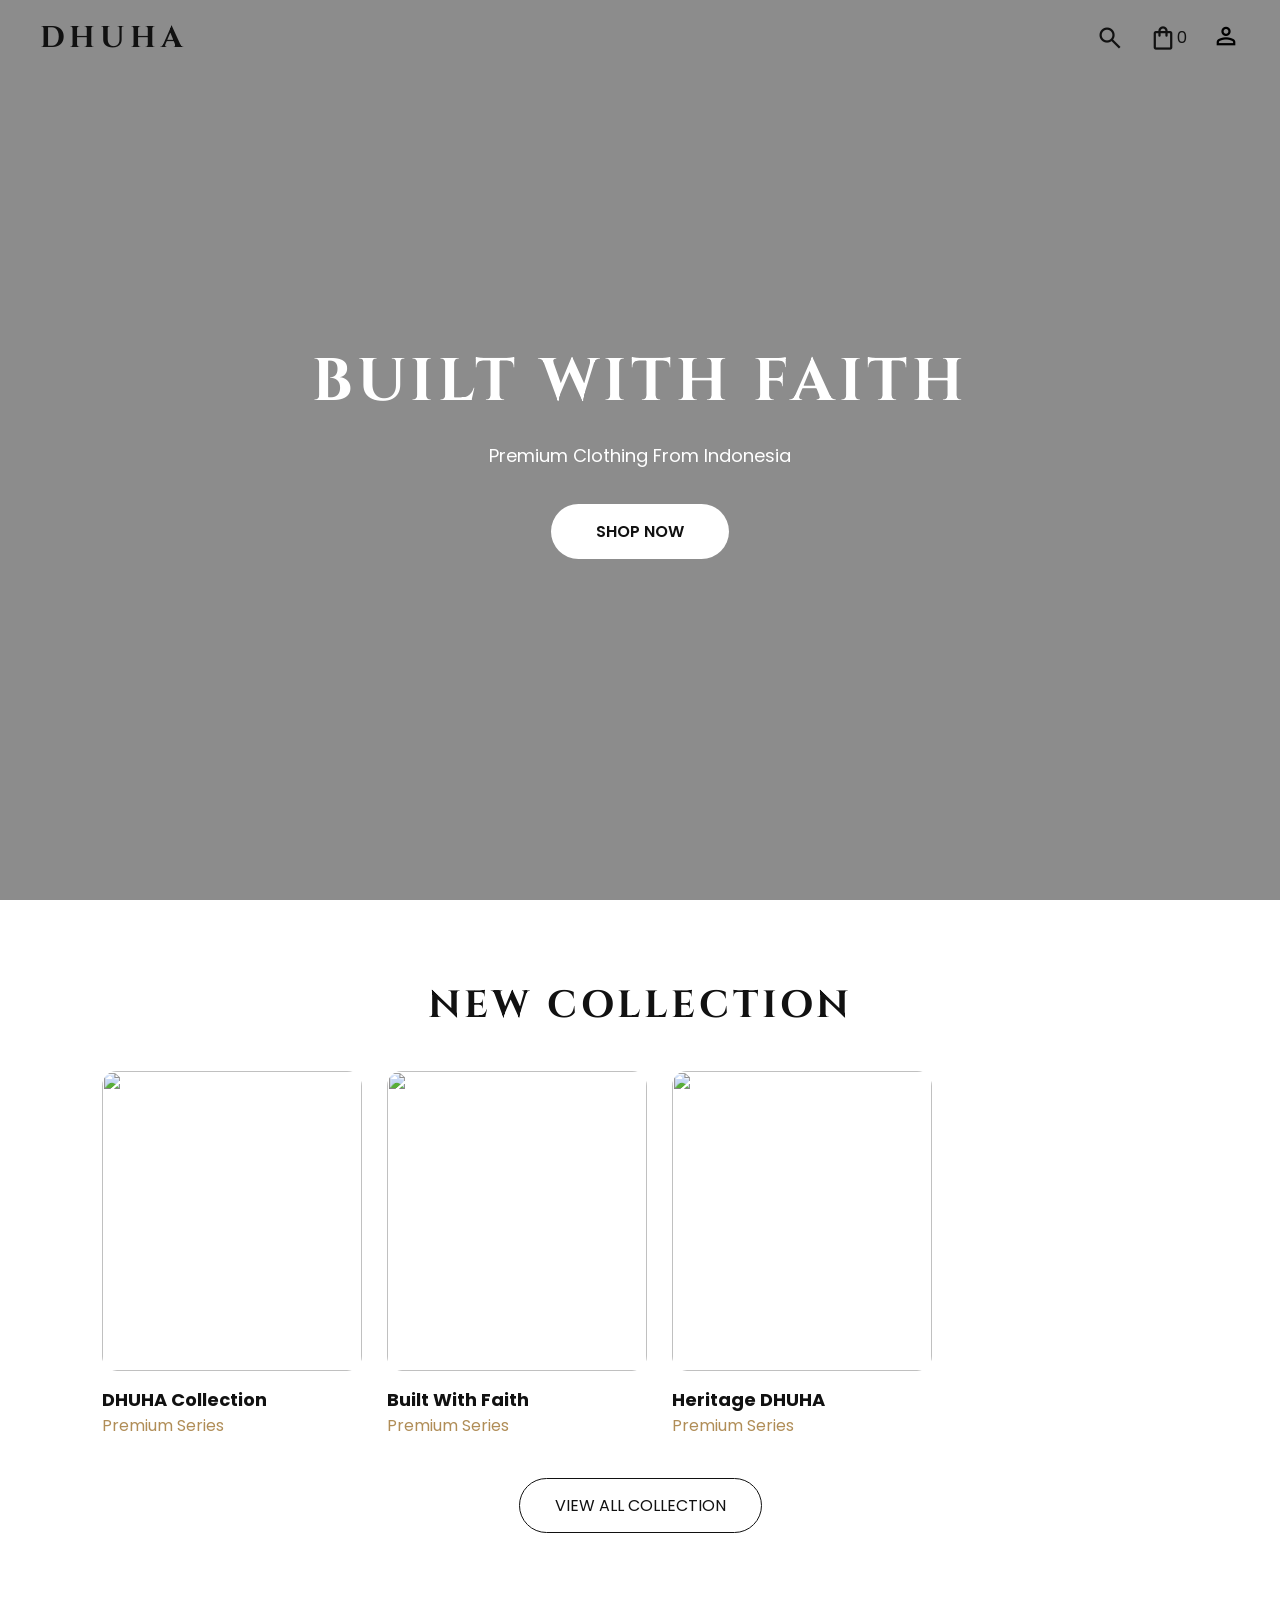
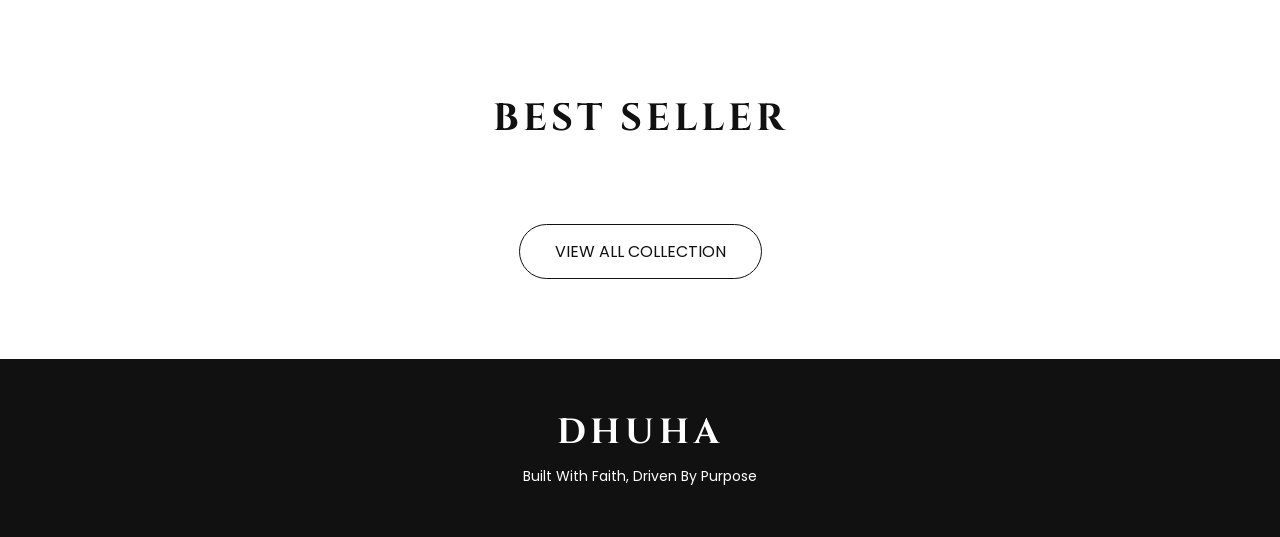
==== commit e2962b65: "Update index.html" ====
--- a/index.html
+++ b/index.html
@@ -275,68 +275,11 @@
 </div>
 
 
-
 <div class="slider-container">
 
-
 <div class="slider-track" id="bestSeller">
 
-
-
 <div class="slide-card">
-
-<img src="assets/icons/placeholder.png">
-
-
-<h3>
-Built With Faith Oversize
-</h3>
-
-
-<p>
-DHUHA Premium
-</p>
-
-
-</div>
-
-
-
-<div class="slide-card">
-
-<img src="assets/icons/placeholder.png">
-
-
-<h3>
-Guardian Cat
-</h3>
-
-
-<p>
-DHUHA Premium
-</p>
-
-
-</div>
-
-
-
-<div class="slide-card">
-
-<img src="assets/icons/placeholder.png">
-
-
-<h3>
-Iconic Polo Set
-</h3>
-
-
-<p>
-DHUHA Premium
-</p>
-
-
-</div>
 
 
 
